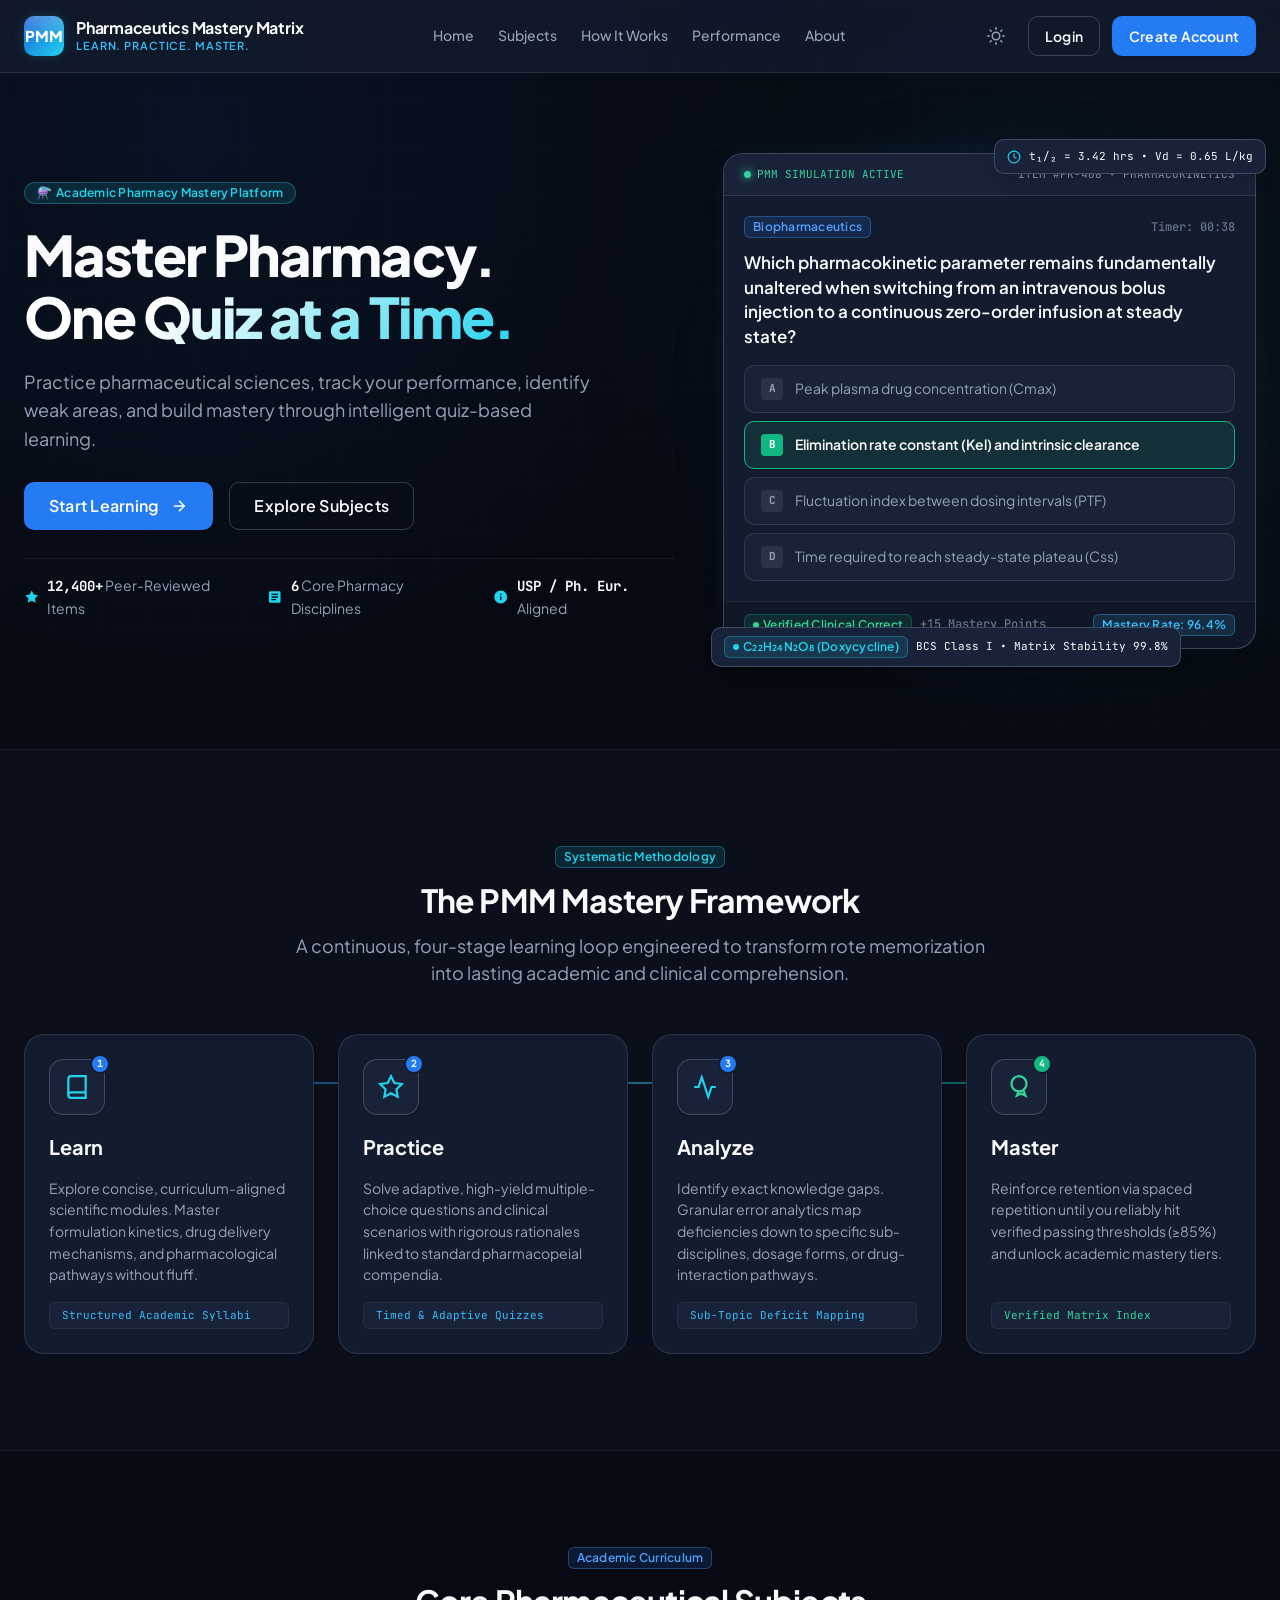
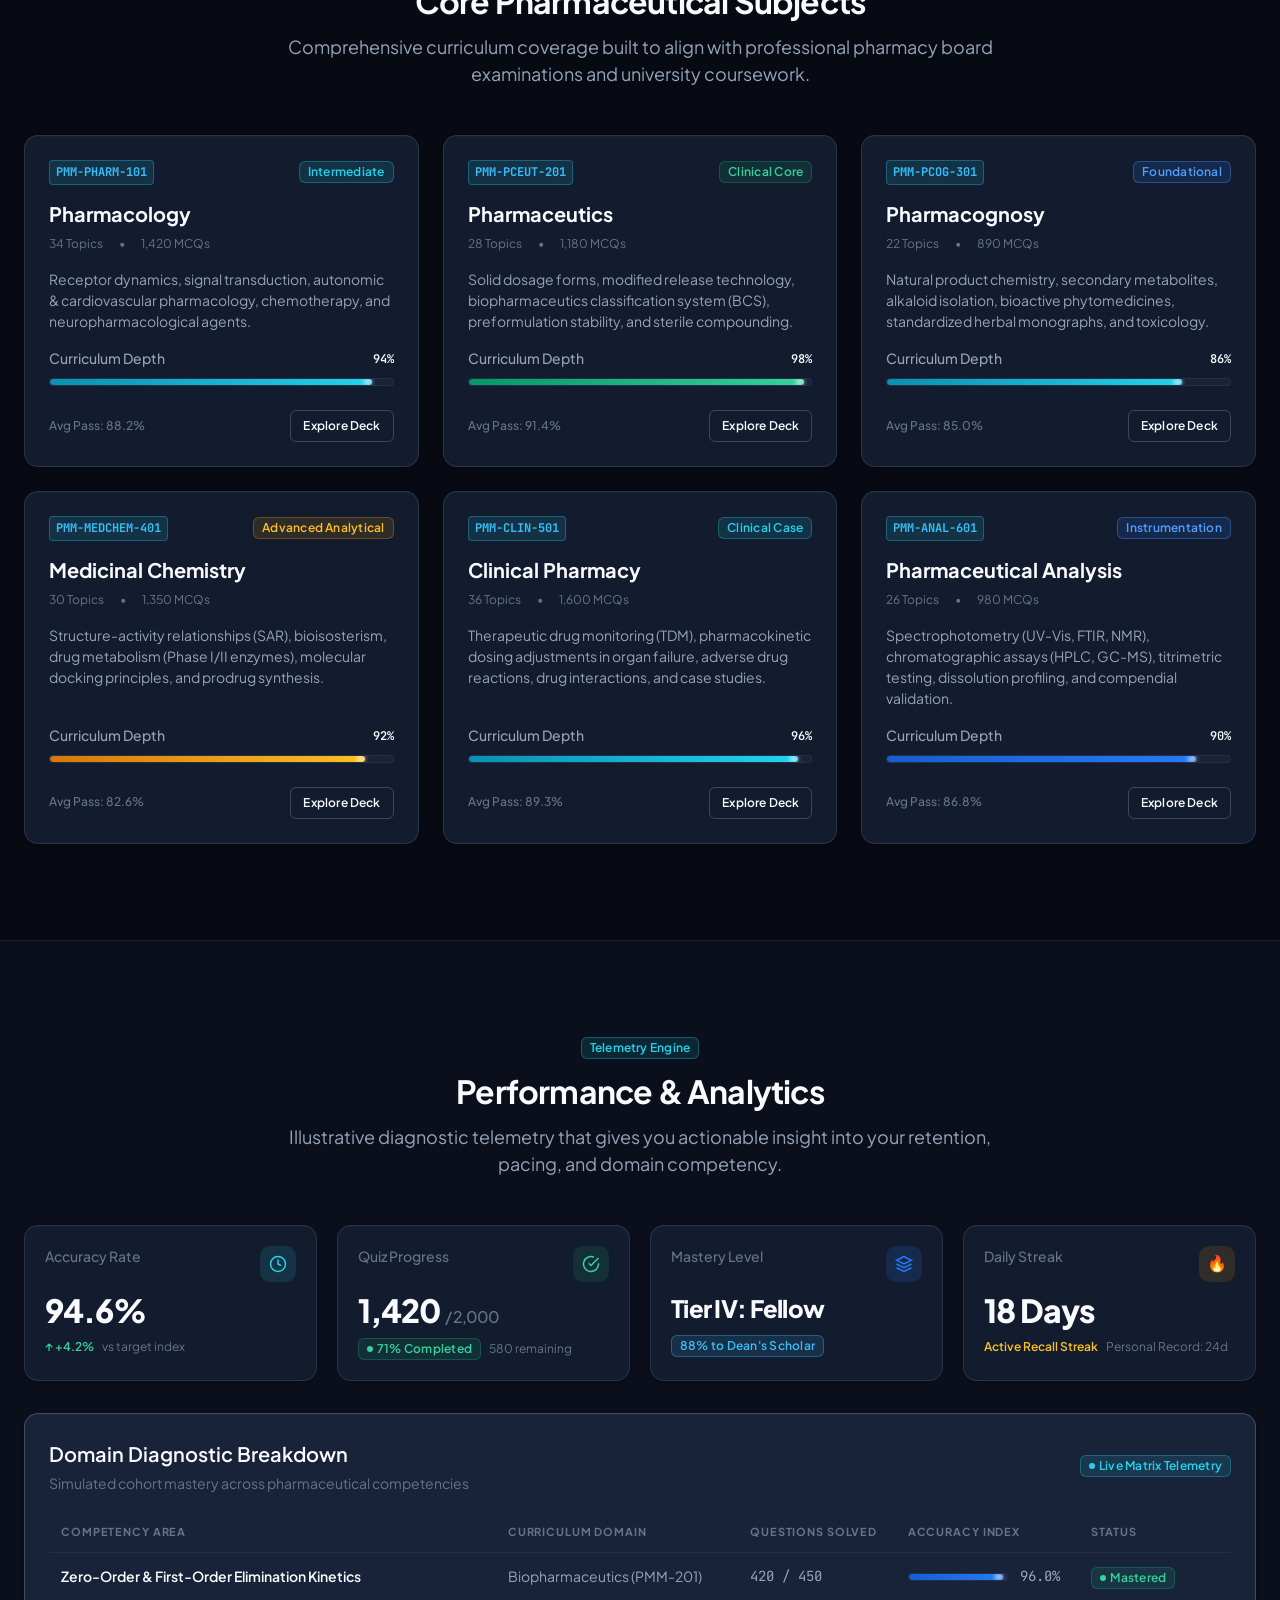
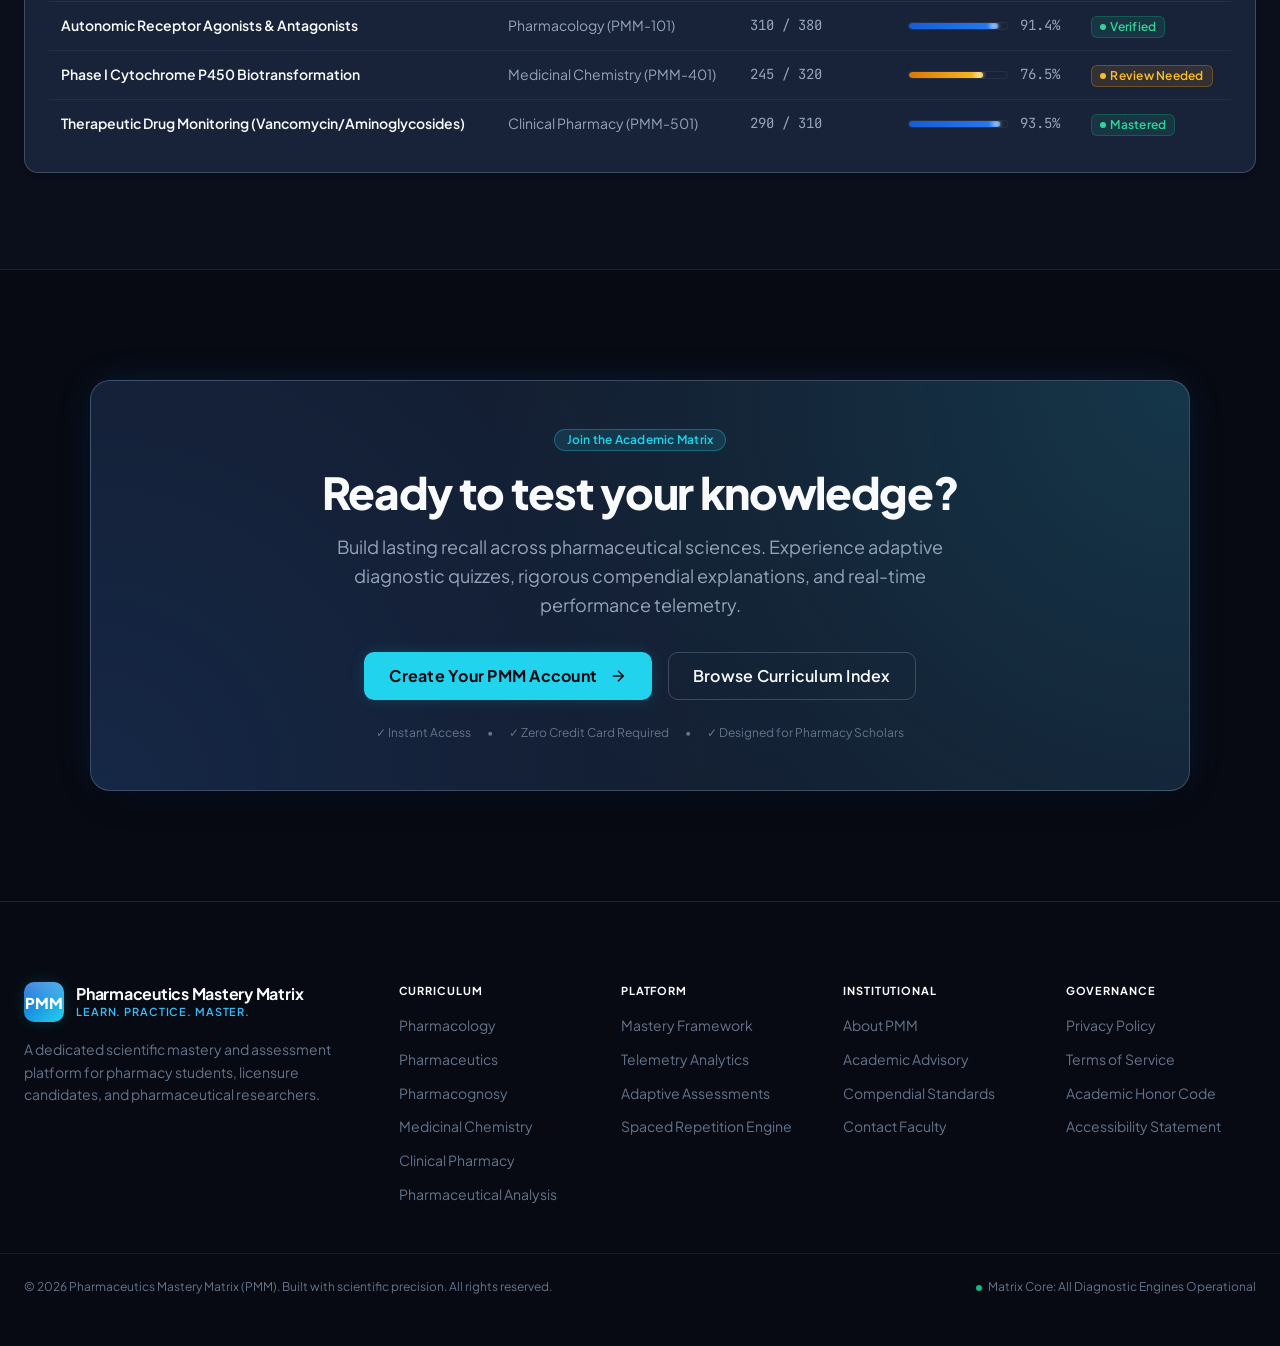
==== index.html @ ee207240 "feat: complete Phase 1 PMM design system, auth, and dashboard" ====
<!DOCTYPE html>
<html lang="en" data-theme="dark">
<head>
  <meta charset="UTF-8" />
  <meta name="viewport" content="width=device-width, initial-scale=1.0" />
  <meta name="description" content="Pharmaceutics Mastery Matrix (PMM) - An advanced pharmaceutical science education and quiz mastery platform. Learn. Practice. Master." />
  <title>Pharmaceutics Mastery Matrix (PMM) — Learn. Practice. Master.</title>
  
  <!-- Design System Stylesheets -->
  <link rel="stylesheet" href="./css/pmm-system.css" />
  <link rel="stylesheet" href="./css/pmm-landing.css" />
</head>
<body class="pmm-landing-body">

  <!-- ========================================================================
       1. NAVIGATION SECTION
       ======================================================================== -->
  <header class="pmm-landing-header" id="top-nav">
    <nav class="pmm-landing-nav" aria-label="Main Navigation">
      <!-- Left: Logo & Title -->
      <a href="#hero" class="pmm-brand-lockup" aria-label="Pharmaceutics Mastery Matrix Home">
        <div class="pmm-brand-logo" aria-hidden="true">
          <span>PMM</span>
        </div>
        <div class="pmm-brand-text">
          <span class="pmm-brand-title">Pharmaceutics Mastery Matrix</span>
          <span class="pmm-brand-subtitle">Learn. Practice. Master.</span>
        </div>
      </a>

      <!-- Right: Main Menu Links -->
      <div class="pmm-nav-menu" role="menubar">
        <a href="#hero" class="pmm-nav-link" role="menuitem">Home</a>
        <a href="#subjects" class="pmm-nav-link" role="menuitem">Subjects</a>
        <a href="#how-it-works" class="pmm-nav-link" role="menuitem">How It Works</a>
        <a href="#performance" class="pmm-nav-link" role="menuitem">Performance</a>
        <a href="#about" class="pmm-nav-link" role="menuitem">About</a>
      </div>

      <!-- Right: Actions & Theme Toggle -->
      <div class="pmm-nav-actions">
        <!-- Dark/Light Theme Switcher -->
        <button type="button" class="pmm-btn pmm-btn--icon pmm-btn--ghost" data-pmm-theme-toggle aria-label="Toggle dark/light visual mode" data-pmm-tooltip="Toggle Mode" data-pmm-tooltip-pos="bottom">
          <svg width="18" height="18" fill="none" stroke="currentColor" stroke-width="2" stroke-linecap="round" stroke-linejoin="round" viewBox="0 0 24 24" aria-hidden="true">
            <circle cx="12" cy="12" r="5"></circle>
            <line x1="12" y1="1" x2="12" y2="3"></line>
            <line x1="12" y1="21" x2="12" y2="23"></line>
            <line x1="4.22" y1="4.22" x2="5.64" y2="5.64"></line>
            <line x1="18.36" y1="18.36" x2="19.78" y2="19.78"></line>
            <line x1="1" y1="12" x2="3" y2="12"></line>
            <line x1="21" y1="12" x2="23" y2="12"></line>
            <line x1="4.22" y1="19.78" x2="5.64" y2="18.36"></line>
            <line x1="18.36" y1="5.64" x2="19.78" y2="4.22"></line>
          </svg>
        </button>

        <!-- Route placeholder buttons -->
        <a href="login.html" class="pmm-btn pmm-btn--outline" id="nav-login-btn">
          <span>Login</span>
        </a>
        <a href="register.html" class="pmm-btn pmm-btn--primary" id="nav-register-btn">
          <span>Create Account</span>
        </a>

        <!-- Mobile Drawer Hamburger -->
        <button type="button" class="pmm-btn pmm-btn--icon pmm-btn--ghost pmm-mobile-toggle" id="pmm-mobile-menu-btn" aria-label="Open mobile navigation menu">
          <svg width="22" height="22" fill="none" stroke="currentColor" stroke-width="2" stroke-linecap="round" stroke-linejoin="round" viewBox="0 0 24 24" aria-hidden="true">
            <line x1="3" y1="12" x2="21" y2="12"></line>
            <line x1="3" y1="6" x2="21" y2="6"></line>
            <line x1="3" y1="18" x2="21" y2="18"></line>
          </svg>
        </button>
      </div>
    </nav>
  </header>

  <!-- Mobile Menu Drawer & Backdrop -->
  <div class="pmm-sidebar-backdrop" id="pmm-mobile-backdrop"></div>
  <aside class="pmm-shell__sidebar pmm-sidebar" id="pmm-mobile-drawer" style="display:none;" aria-label="Mobile Navigation Drawer">
    <div class="pmm-sidebar__header">
      <div class="pmm-sidebar__logo-mark">PMM</div>
      <div class="pmm-sidebar__brand-text">
        <span class="pmm-sidebar__brand-name">Pharmaceutics Matrix</span>
        <span class="pmm-sidebar__brand-tag">Navigation</span>
      </div>
      <button type="button" class="pmm-btn pmm-btn--icon pmm-btn--ghost" id="pmm-mobile-close-btn" style="margin-left: auto;" aria-label="Close menu">✕</button>
    </div>
    <nav class="pmm-nav">
      <a href="#hero" class="pmm-nav__link pmm-nav__link--active"><span class="pmm-nav__label">Home</span></a>
      <a href="#subjects" class="pmm-nav__link"><span class="pmm-nav__label">Subjects</span></a>
      <a href="#how-it-works" class="pmm-nav__link"><span class="pmm-nav__label">How It Works</span></a>
      <a href="#performance" class="pmm-nav__link"><span class="pmm-nav__label">Performance</span></a>
      <a href="#about" class="pmm-nav__link"><span class="pmm-nav__label">About</span></a>
    </nav>
    <div class="pmm-sidebar__footer" style="display: flex; flex-direction: column; gap: var(--pmm-space-3);">
      <a href="login.html" class="pmm-btn pmm-btn--outline" style="width: 100%;">Login</a>
      <a href="register.html" class="pmm-btn pmm-btn--primary" style="width: 100%;">Create Account</a>
    </div>
  </aside>

  <main>
    <!-- ======================================================================
         2. HERO SECTION
         ====================================================================== -->
    <section class="pmm-hero-section" id="hero">
      <div class="pmm-hero-grid">
        <!-- Left Column: Copy & Calls to Action -->
        <div class="pmm-hero-content">
          <div class="pmm-hero-badge-wrap">
            <span class="pmm-badge pmm-badge--accent pmm-badge--pill">
              <span aria-hidden="true">⚗️</span> Academic Pharmacy Mastery Platform
            </span>
          </div>

          <h1 class="pmm-hero-title">
            Master Pharmacy.<br />
            <span class="pmm-hero-title-accent">One Quiz at a Time.</span>
          </h1>

          <p class="pmm-hero-subtitle">
            Practice pharmaceutical sciences, track your performance, identify weak areas, and build mastery through intelligent quiz-based learning.
          </p>

          <div class="pmm-hero-ctas">
            <a href="register.html" class="pmm-btn pmm-btn--primary pmm-btn--lg" id="hero-cta-start">
              <span>Start Learning</span>
              <svg width="18" height="18" fill="none" stroke="currentColor" stroke-width="2" viewBox="0 0 24 24" aria-hidden="true"><path d="M5 12h14M12 5l7 7-7 7"/></svg>
            </a>
            <a href="#subjects" class="pmm-btn pmm-btn--outline pmm-btn--lg" id="hero-cta-explore">
              <span>Explore Subjects</span>
            </a>
          </div>

          <!-- Credibility / Realism Indicators -->
          <div class="pmm-hero-meta-row">
            <div class="pmm-meta-item">
              <svg width="16" height="16" fill="currentColor" viewBox="0 0 24 24" class="pmm-text-accent" aria-hidden="true"><path d="M12 2l3.09 6.26L22 9.27l-5 4.87 1.18 6.88L12 17.77l-6.18 3.25L7 14.14 2 9.27l6.91-1.01L12 2z"/></svg>
              <span><strong>12,400+</strong> Peer-Reviewed Items</span>
            </div>
            <div class="pmm-meta-item">
              <svg width="16" height="16" fill="currentColor" viewBox="0 0 24 24" class="pmm-text-accent" aria-hidden="true"><path d="M19 3H5c-1.1 0-2 .9-2 2v14c0 1.1.9 2 2 2h14c1.1 0 2-.9 2-2V5c0-1.1-.9-2-2-2zm-5 14H7v-2h7v2zm3-4H7v-2h10v2zm0-4H7V7h10v2z"/></svg>
              <span><strong>6</strong> Core Pharmacy Disciplines</span>
            </div>
            <div class="pmm-meta-item">
              <svg width="16" height="16" fill="currentColor" viewBox="0 0 24 24" class="pmm-text-accent" aria-hidden="true"><path d="M12 2C6.48 2 2 6.48 2 12s4.48 10 10 10 10-4.48 10-10S17.52 2 12 2zm1 15h-2v-6h2v6zm0-8h-2V7h2v2z"/></svg>
              <span><strong>USP / Ph. Eur.</strong> Aligned</span>
            </div>
          </div>
        </div>

        <!-- Right Column: Sophisticated Scientific Visual Element (HUD + Molecular Matrix) -->
        <div class="pmm-hero-visual-wrap" aria-label="Interactive Clinical Quiz Interface Simulation">
          <div class="pmm-hero-visual-glow" aria-hidden="true"></div>

          <!-- Top-right Floating Scientific Telemetry Chip -->
          <div class="pmm-floating-chip pmm-floating-chip--top-right" aria-hidden="true">
            <svg width="14" height="14" fill="none" stroke="currentColor" stroke-width="2" viewBox="0 0 24 24" class="pmm-text-accent"><circle cx="12" cy="12" r="10"/><path d="M12 6v6l4 2"/></svg>
            <span>t₁/₂ = 3.42 hrs • Vd = 0.65 L/kg</span>
          </div>

          <!-- Simulated Live Clinical Quiz HUD -->
          <div class="pmm-hero-quiz-card">
            <!-- HUD Header -->
            <div class="pmm-hero-quiz-hud">
              <span class="pmm-hud-live-tag">PMM SIMULATION ACTIVE</span>
              <span>ITEM #PK-408 • PHARMACOKINETICS</span>
            </div>

            <!-- Question Box -->
            <div class="pmm-quiz-question-box">
              <div style="display: flex; align-items: center; justify-content: space-between; margin-bottom: var(--pmm-space-3);">
                <span class="pmm-badge pmm-badge--primary">Biopharmaceutics</span>
                <span class="pmm-micro pmm-mono">Timer: 00:38</span>
              </div>

              <p class="pmm-quiz-question-text">
                Which pharmacokinetic parameter remains fundamentally unaltered when switching from an intravenous bolus injection to a continuous zero-order infusion at steady state?
              </p>

              <!-- Interactive Options -->
              <div class="pmm-quiz-options-list" role="radiogroup" aria-label="Pharmacokinetics question options">
                <div class="pmm-quiz-option-item" role="radio" aria-checked="false" tabindex="0">
                  <span class="pmm-option-key">A</span>
                  <span>Peak plasma drug concentration (Cmax)</span>
                </div>

                <div class="pmm-quiz-option-item pmm-quiz-option-item--selected" role="radio" aria-checked="true" tabindex="0" data-correct="true">
                  <span class="pmm-option-key">B</span>
                  <span>Elimination rate constant (Kel) and intrinsic clearance</span>
                </div>

                <div class="pmm-quiz-option-item" role="radio" aria-checked="false" tabindex="0">
                  <span class="pmm-option-key">C</span>
                  <span>Fluctuation index between dosing intervals (PTF)</span>
                </div>

                <div class="pmm-quiz-option-item" role="radio" aria-checked="false" tabindex="0">
                  <span class="pmm-option-key">D</span>
                  <span>Time required to reach steady-state plateau (Css)</span>
                </div>
              </div>
            </div>

            <!-- HUD Card Footer -->
            <div class="pmm-hero-quiz-footer">
              <div id="pmm-quiz-feedback" style="display: flex; align-items: center; gap: var(--pmm-space-2);">
                <span class="pmm-badge pmm-badge--success pmm-badge--dot">Verified Clinical Correct</span>
                <span class="pmm-micro pmm-mono">+15 Mastery Points</span>
              </div>
              <span class="pmm-badge pmm-badge--platinum">Mastery Rate: 96.4%</span>
            </div>
          </div>

          <!-- Bottom-left Floating Scientific Telemetry Chip -->
          <div class="pmm-floating-chip pmm-floating-chip--bottom-left" aria-hidden="true">
            <span class="pmm-badge pmm-badge--accent pmm-badge--dot">C₂₂H₂₄N₂O₈ (Doxycycline)</span>
            <span>BCS Class I • Matrix Stability 99.8%</span>
          </div>
        </div>
      </div>
    </section>

    <!-- ======================================================================
         3. PMM MASTERY CONCEPT SECTION (4 Connected Steps)
         ====================================================================== -->
    <section class="pmm-concept-section" id="how-it-works">
      <div class="pmm-section-header">
        <div class="pmm-section-tag">
          <span class="pmm-badge pmm-badge--accent">Systematic Methodology</span>
        </div>
        <h2 class="pmm-h1">The PMM Mastery Framework</h2>
        <p class="pmm-body-lead">
          A continuous, four-stage learning loop engineered to transform rote memorization into lasting academic and clinical comprehension.
        </p>
      </div>

      <!-- 4 Connected Steps Pipeline -->
      <div class="pmm-steps-pipeline">
        <!-- Step 1: Learn -->
        <div class="pmm-step-card">
          <div class="pmm-step-icon-wrap">
            <span class="pmm-step-num-badge">1</span>
            <svg width="26" height="26" fill="none" stroke="currentColor" stroke-width="2" viewBox="0 0 24 24" aria-hidden="true"><path d="M4 19.5A2.5 2.5 0 0 1 6.5 17H20"/><path d="M6.5 2H20v20H6.5A2.5 2.5 0 0 1 4 19.5v-15A2.5 2.5 0 0 1 6.5 2z"/></svg>
          </div>
          <h3 class="pmm-step-title">Learn</h3>
          <p class="pmm-step-desc">
            Explore concise, curriculum-aligned scientific modules. Master formulation kinetics, drug delivery mechanisms, and pharmacological pathways without fluff.
          </p>
          <div class="pmm-step-pill">
            <span>Structured Academic Syllabi</span>
          </div>
        </div>

        <!-- Step 2: Practice -->
        <div class="pmm-step-card">
          <div class="pmm-step-icon-wrap">
            <span class="pmm-step-num-badge">2</span>
            <svg width="26" height="26" fill="none" stroke="currentColor" stroke-width="2" viewBox="0 0 24 24" aria-hidden="true"><polygon points="12 2 15.09 8.26 22 9.27 17 14.14 18.18 21.02 12 17.77 5.82 21.02 7 14.14 2 9.27 8.91 8.26 12 2"/></svg>
          </div>
          <h3 class="pmm-step-title">Practice</h3>
          <p class="pmm-step-desc">
            Solve adaptive, high-yield multiple-choice questions and clinical scenarios with rigorous rationales linked to standard pharmacopeial compendia.
          </p>
          <div class="pmm-step-pill">
            <span>Timed & Adaptive Quizzes</span>
          </div>
        </div>

        <!-- Step 3: Analyze -->
        <div class="pmm-step-card">
          <div class="pmm-step-icon-wrap">
            <span class="pmm-step-num-badge">3</span>
            <svg width="26" height="26" fill="none" stroke="currentColor" stroke-width="2" viewBox="0 0 24 24" aria-hidden="true"><path d="M22 12h-4l-3 9L9 3l-3 9H2"/></svg>
          </div>
          <h3 class="pmm-step-title">Analyze</h3>
          <p class="pmm-step-desc">
            Identify exact knowledge gaps. Granular error analytics map deficiencies down to specific sub-disciplines, dosage forms, or drug-interaction pathways.
          </p>
          <div class="pmm-step-pill">
            <span>Sub-Topic Deficit Mapping</span>
          </div>
        </div>

        <!-- Step 4: Master -->
        <div class="pmm-step-card">
          <div class="pmm-step-icon-wrap" style="color: var(--pmm-color-success-400);">
            <span class="pmm-step-num-badge">4</span>
            <svg width="26" height="26" fill="none" stroke="currentColor" stroke-width="2" viewBox="0 0 24 24" aria-hidden="true"><path d="M12 15l-2 5 4-2 4 2-2-5"/><circle cx="12" cy="9" r="7"/></svg>
          </div>
          <h3 class="pmm-step-title">Master</h3>
          <p class="pmm-step-desc">
            Reinforce retention via spaced repetition until you reliably hit verified passing thresholds (≥85%) and unlock academic mastery tiers.
          </p>
          <div class="pmm-step-pill" style="color: var(--pmm-color-success-400);">
            <span>Verified Matrix Index</span>
          </div>
        </div>
      </div>
    </section>

    <!-- ======================================================================
         4. SUBJECTS PREVIEW SECTION
         ====================================================================== -->
    <section class="pmm-subjects-section" id="subjects">
      <div class="pmm-section-header">
        <div class="pmm-section-tag">
          <span class="pmm-badge pmm-badge--primary">Academic Curriculum</span>
        </div>
        <h2 class="pmm-h1">Core Pharmaceutical Subjects</h2>
        <p class="pmm-body-lead">
          Comprehensive curriculum coverage built to align with professional pharmacy board examinations and university coursework.
        </p>
      </div>

      <div class="pmm-subjects-grid">
        <!-- 1. Pharmacology -->
        <div class="pmm-card pmm-card--interactive pmm-subject-preview-card">
          <div class="pmm-subject-card__meta-row">
            <span class="pmm-subject-card__code">PMM-PHARM-101</span>
            <span class="pmm-badge pmm-badge--accent">Intermediate</span>
          </div>
          <div>
            <h3 class="pmm-subject-card__title">Pharmacology</h3>
            <div class="pmm-subject-card__stats" style="margin-top: var(--pmm-space-2);">
              <span>34 Topics</span>
              <span>•</span>
              <span>1,420 MCQs</span>
            </div>
          </div>
          <p class="pmm-subject-card-desc">
            Receptor dynamics, signal transduction, autonomic & cardiovascular pharmacology, chemotherapy, and neuropharmacological agents.
          </p>
          <div class="pmm-progress pmm-progress--accent">
            <div class="pmm-progress__header">
              <span class="pmm-progress__label">Curriculum Depth</span>
              <span class="pmm-progress__value">94%</span>
            </div>
            <div class="pmm-progress__track">
              <div class="pmm-progress__bar" style="width: 94%;"></div>
            </div>
          </div>
          <div class="pmm-subject-card__footer">
            <span class="pmm-micro">Avg Pass: 88.2%</span>
            <a href="register.html" class="pmm-btn pmm-btn--sm pmm-btn--outline">Explore Deck</a>
          </div>
        </div>

        <!-- 2. Pharmaceutics -->
        <div class="pmm-card pmm-card--interactive pmm-subject-preview-card">
          <div class="pmm-subject-card__meta-row">
            <span class="pmm-subject-card__code">PMM-PCEUT-201</span>
            <span class="pmm-badge pmm-badge--success">Clinical Core</span>
          </div>
          <div>
            <h3 class="pmm-subject-card__title">Pharmaceutics</h3>
            <div class="pmm-subject-card__stats" style="margin-top: var(--pmm-space-2);">
              <span>28 Topics</span>
              <span>•</span>
              <span>1,180 MCQs</span>
            </div>
          </div>
          <p class="pmm-subject-card-desc">
            Solid dosage forms, modified release technology, biopharmaceutics classification system (BCS), preformulation stability, and sterile compounding.
          </p>
          <div class="pmm-progress pmm-progress--success">
            <div class="pmm-progress__header">
              <span class="pmm-progress__label">Curriculum Depth</span>
              <span class="pmm-progress__value">98%</span>
            </div>
            <div class="pmm-progress__track">
              <div class="pmm-progress__bar" style="width: 98%;"></div>
            </div>
          </div>
          <div class="pmm-subject-card__footer">
            <span class="pmm-micro">Avg Pass: 91.4%</span>
            <a href="register.html" class="pmm-btn pmm-btn--sm pmm-btn--outline">Explore Deck</a>
          </div>
        </div>

        <!-- 3. Pharmacognosy -->
        <div class="pmm-card pmm-card--interactive pmm-subject-preview-card">
          <div class="pmm-subject-card__meta-row">
            <span class="pmm-subject-card__code">PMM-PCOG-301</span>
            <span class="pmm-badge pmm-badge--primary">Foundational</span>
          </div>
          <div>
            <h3 class="pmm-subject-card__title">Pharmacognosy</h3>
            <div class="pmm-subject-card__stats" style="margin-top: var(--pmm-space-2);">
              <span>22 Topics</span>
              <span>•</span>
              <span>890 MCQs</span>
            </div>
          </div>
          <p class="pmm-subject-card-desc">
            Natural product chemistry, secondary metabolites, alkaloid isolation, bioactive phytomedicines, standardized herbal monographs, and toxicology.
          </p>
          <div class="pmm-progress pmm-progress--accent">
            <div class="pmm-progress__header">
              <span class="pmm-progress__label">Curriculum Depth</span>
              <span class="pmm-progress__value">86%</span>
            </div>
            <div class="pmm-progress__track">
              <div class="pmm-progress__bar" style="width: 86%;"></div>
            </div>
          </div>
          <div class="pmm-subject-card__footer">
            <span class="pmm-micro">Avg Pass: 85.0%</span>
            <a href="register.html" class="pmm-btn pmm-btn--sm pmm-btn--outline">Explore Deck</a>
          </div>
        </div>

        <!-- 4. Medicinal Chemistry -->
        <div class="pmm-card pmm-card--interactive pmm-subject-preview-card">
          <div class="pmm-subject-card__meta-row">
            <span class="pmm-subject-card__code">PMM-MEDCHEM-401</span>
            <span class="pmm-badge pmm-badge--warning">Advanced Analytical</span>
          </div>
          <div>
            <h3 class="pmm-subject-card__title">Medicinal Chemistry</h3>
            <div class="pmm-subject-card__stats" style="margin-top: var(--pmm-space-2);">
              <span>30 Topics</span>
              <span>•</span>
              <span>1,350 MCQs</span>
            </div>
          </div>
          <p class="pmm-subject-card-desc">
            Structure-activity relationships (SAR), bioisosterism, drug metabolism (Phase I/II enzymes), molecular docking principles, and prodrug synthesis.
          </p>
          <div class="pmm-progress pmm-progress--warning">
            <div class="pmm-progress__header">
              <span class="pmm-progress__label">Curriculum Depth</span>
              <span class="pmm-progress__value">92%</span>
            </div>
            <div class="pmm-progress__track">
              <div class="pmm-progress__bar" style="width: 92%;"></div>
            </div>
          </div>
          <div class="pmm-subject-card__footer">
            <span class="pmm-micro">Avg Pass: 82.6%</span>
            <a href="register.html" class="pmm-btn pmm-btn--sm pmm-btn--outline">Explore Deck</a>
          </div>
        </div>

        <!-- 5. Clinical Pharmacy -->
        <div class="pmm-card pmm-card--interactive pmm-subject-preview-card">
          <div class="pmm-subject-card__meta-row">
            <span class="pmm-subject-card__code">PMM-CLIN-501</span>
            <span class="pmm-badge pmm-badge--accent">Clinical Case</span>
          </div>
          <div>
            <h3 class="pmm-subject-card__title">Clinical Pharmacy</h3>
            <div class="pmm-subject-card__stats" style="margin-top: var(--pmm-space-2);">
              <span>36 Topics</span>
              <span>•</span>
              <span>1,600 MCQs</span>
            </div>
          </div>
          <p class="pmm-subject-card-desc">
            Therapeutic drug monitoring (TDM), pharmacokinetic dosing adjustments in organ failure, adverse drug reactions, drug interactions, and case studies.
          </p>
          <div class="pmm-progress pmm-progress--accent">
            <div class="pmm-progress__header">
              <span class="pmm-progress__label">Curriculum Depth</span>
              <span class="pmm-progress__value">96%</span>
            </div>
            <div class="pmm-progress__track">
              <div class="pmm-progress__bar" style="width: 96%;"></div>
            </div>
          </div>
          <div class="pmm-subject-card__footer">
            <span class="pmm-micro">Avg Pass: 89.3%</span>
            <a href="register.html" class="pmm-btn pmm-btn--sm pmm-btn--outline">Explore Deck</a>
          </div>
        </div>

        <!-- 6. Pharmaceutical Analysis -->
        <div class="pmm-card pmm-card--interactive pmm-subject-preview-card">
          <div class="pmm-subject-card__meta-row">
            <span class="pmm-subject-card__code">PMM-ANAL-601</span>
            <span class="pmm-badge pmm-badge--primary">Instrumentation</span>
          </div>
          <div>
            <h3 class="pmm-subject-card__title">Pharmaceutical Analysis</h3>
            <div class="pmm-subject-card__stats" style="margin-top: var(--pmm-space-2);">
              <span>26 Topics</span>
              <span>•</span>
              <span>980 MCQs</span>
            </div>
          </div>
          <p class="pmm-subject-card-desc">
            Spectrophotometry (UV-Vis, FTIR, NMR), chromatographic assays (HPLC, GC-MS), titrimetric testing, dissolution profiling, and compendial validation.
          </p>
          <div class="pmm-progress pmm-progress--primary">
            <div class="pmm-progress__header">
              <span class="pmm-progress__label">Curriculum Depth</span>
              <span class="pmm-progress__value">90%</span>
            </div>
            <div class="pmm-progress__track">
              <div class="pmm-progress__bar" style="width: 90%;"></div>
            </div>
          </div>
          <div class="pmm-subject-card__footer">
            <span class="pmm-micro">Avg Pass: 86.8%</span>
            <a href="register.html" class="pmm-btn pmm-btn--sm pmm-btn--outline">Explore Deck</a>
          </div>
        </div>
      </div>
    </section>

    <!-- ======================================================================
         5. PERFORMANCE TELEMETRY SECTION (Illustrative UI)
         ====================================================================== -->
    <section class="pmm-performance-section" id="performance">
      <div class="pmm-section-header">
        <div class="pmm-section-tag">
          <span class="pmm-badge pmm-badge--accent">Telemetry Engine</span>
        </div>
        <h2 class="pmm-h1">Performance & Analytics</h2>
        <p class="pmm-body-lead">
          Illustrative diagnostic telemetry that gives you actionable insight into your retention, pacing, and domain competency.
        </p>
      </div>

      <!-- 4 Core Performance Metric Cards -->
      <div class="pmm-performance-grid">
        <!-- 1. Accuracy -->
        <div class="pmm-card pmm-stat-card">
          <div class="pmm-stat-card__header">
            <span class="pmm-stat-card__label">Accuracy Rate</span>
            <div class="pmm-stat-card__icon pmm-stat-card__icon--accent">
              <svg width="18" height="18" fill="none" stroke="currentColor" stroke-width="2" viewBox="0 0 24 24" aria-hidden="true"><circle cx="12" cy="12" r="10"/><path d="M12 6v6l4 2"/></svg>
            </div>
          </div>
          <div class="pmm-stat-card__value">94.6%</div>
          <div class="pmm-stat-card__footer">
            <span class="pmm-stat-card__trend pmm-stat-card__trend--up">↑ +4.2%</span>
            <span class="pmm-stat-card__context">vs target index</span>
          </div>
        </div>

        <!-- 2. Quiz Progress -->
        <div class="pmm-card pmm-stat-card">
          <div class="pmm-stat-card__header">
            <span class="pmm-stat-card__label">Quiz Progress</span>
            <div class="pmm-stat-card__icon pmm-stat-card__icon--success">
              <svg width="18" height="18" fill="none" stroke="currentColor" stroke-width="2" viewBox="0 0 24 24" aria-hidden="true"><path d="M22 11.08V12a10 10 0 1 1-5.93-9.14"/><polyline points="22 4 12 14.01 9 11.01"/></svg>
            </div>
          </div>
          <div class="pmm-stat-card__value">1,420 <span style="font-size: 1rem; color: var(--pmm-text-muted); font-weight: 500;">/ 2,000</span></div>
          <div class="pmm-stat-card__footer">
            <span class="pmm-badge pmm-badge--success pmm-badge--dot">71% Completed</span>
            <span class="pmm-stat-card__context">580 remaining</span>
          </div>
        </div>

        <!-- 3. Mastery Level -->
        <div class="pmm-card pmm-stat-card">
          <div class="pmm-stat-card__header">
            <span class="pmm-stat-card__label">Mastery Level</span>
            <div class="pmm-stat-card__icon">
              <svg width="18" height="18" fill="none" stroke="currentColor" stroke-width="2" viewBox="0 0 24 24" aria-hidden="true"><path d="M12 2L2 7l10 5 10-5-10-5zM2 17l10 5 10-5M2 12l10 5 10-5"/></svg>
            </div>
          </div>
          <div class="pmm-stat-card__value" style="font-size: 1.5rem; line-height: 1.2;">Tier IV: Fellow</div>
          <div class="pmm-stat-card__footer">
            <span class="pmm-badge pmm-badge--platinum">88% to Dean's Scholar</span>
          </div>
        </div>

        <!-- 4. Daily Streak -->
        <div class="pmm-card pmm-stat-card">
          <div class="pmm-stat-card__header">
            <span class="pmm-stat-card__label">Daily Streak</span>
            <div class="pmm-stat-card__icon pmm-stat-card__icon--warning">
              <span style="font-size: 16px;">🔥</span>
            </div>
          </div>
          <div class="pmm-stat-card__value">18 Days</div>
          <div class="pmm-stat-card__footer">
            <span class="pmm-stat-card__trend" style="color: var(--pmm-color-warning-400);">Active Recall Streak</span>
            <span class="pmm-stat-card__context">Personal Record: 24d</span>
          </div>
        </div>
      </div>

      <!-- Domain Breakdown Telemetry Table -->
      <div class="pmm-telemetry-showcase">
        <div class="pmm-card pmm-card--elevated" style="padding: var(--pmm-space-6);">
          <div style="display: flex; align-items: center; justify-content: space-between; margin-bottom: var(--pmm-space-4);">
            <div>
              <h3 class="pmm-card__title">Domain Diagnostic Breakdown</h3>
              <p class="pmm-card__subtitle">Simulated cohort mastery across pharmaceutical competencies</p>
            </div>
            <span class="pmm-badge pmm-badge--accent pmm-badge--dot">Live Matrix Telemetry</span>
          </div>

          <div style="overflow-x: auto;">
            <table class="pmm-domain-matrix-table" aria-label="Pharmaceutical competency breakdown">
              <thead>
                <tr>
                  <th scope="col">Competency Area</th>
                  <th scope="col">Curriculum Domain</th>
                  <th scope="col">Questions Solved</th>
                  <th scope="col">Accuracy Index</th>
                  <th scope="col">Status</th>
                </tr>
              </thead>
              <tbody>
                <tr>
                  <td style="font-weight: 600; color: var(--pmm-text-primary);">Zero-Order & First-Order Elimination Kinetics</td>
                  <td>Biopharmaceutics (PMM-201)</td>
                  <td class="pmm-mono">420 / 450</td>
                  <td>
                    <div style="display: flex; align-items: center; gap: var(--pmm-space-3);">
                      <div class="pmm-progress" style="width: 100px;">
                        <div class="pmm-progress__track"><div class="pmm-progress__bar" style="width: 96%;"></div></div>
                      </div>
                      <span class="pmm-mono">96.0%</span>
                    </div>
                  </td>
                  <td><span class="pmm-badge pmm-badge--success pmm-badge--dot">Mastered</span></td>
                </tr>
                <tr>
                  <td style="font-weight: 600; color: var(--pmm-text-primary);">Autonomic Receptor Agonists & Antagonists</td>
                  <td>Pharmacology (PMM-101)</td>
                  <td class="pmm-mono">310 / 380</td>
                  <td>
                    <div style="display: flex; align-items: center; gap: var(--pmm-space-3);">
                      <div class="pmm-progress" style="width: 100px;">
                        <div class="pmm-progress__track"><div class="pmm-progress__bar" style="width: 91%;"></div></div>
                      </div>
                      <span class="pmm-mono">91.4%</span>
                    </div>
                  </td>
                  <td><span class="pmm-badge pmm-badge--success pmm-badge--dot">Verified</span></td>
                </tr>
                <tr>
                  <td style="font-weight: 600; color: var(--pmm-text-primary);">Phase I Cytochrome P450 Biotransformation</td>
                  <td>Medicinal Chemistry (PMM-401)</td>
                  <td class="pmm-mono">245 / 320</td>
                  <td>
                    <div style="display: flex; align-items: center; gap: var(--pmm-space-3);">
                      <div class="pmm-progress pmm-progress--warning" style="width: 100px;">
                        <div class="pmm-progress__track"><div class="pmm-progress__bar" style="width: 76%;"></div></div>
                      </div>
                      <span class="pmm-mono">76.5%</span>
                    </div>
                  </td>
                  <td><span class="pmm-badge pmm-badge--warning pmm-badge--dot">Review Needed</span></td>
                </tr>
                <tr>
                  <td style="font-weight: 600; color: var(--pmm-text-primary);">Therapeutic Drug Monitoring (Vancomycin/Aminoglycosides)</td>
                  <td>Clinical Pharmacy (PMM-501)</td>
                  <td class="pmm-mono">290 / 310</td>
                  <td>
                    <div style="display: flex; align-items: center; gap: var(--pmm-space-3);">
                      <div class="pmm-progress" style="width: 100px;">
                        <div class="pmm-progress__track"><div class="pmm-progress__bar" style="width: 93%;"></div></div>
                      </div>
                      <span class="pmm-mono">93.5%</span>
                    </div>
                  </td>
                  <td><span class="pmm-badge pmm-badge--success pmm-badge--dot">Mastered</span></td>
                </tr>
              </tbody>
            </table>
          </div>
        </div>
      </div>
    </section>

    <!-- ======================================================================
         6. CALL TO ACTION SECTION
         ====================================================================== -->
    <section class="pmm-cta-section" id="cta">
      <div class="pmm-cta-banner">
        <span class="pmm-badge pmm-badge--accent pmm-badge--pill">Join the Academic Matrix</span>

        <h2 class="pmm-cta-headline">Ready to test your knowledge?</h2>

        <p class="pmm-cta-body">
          Build lasting recall across pharmaceutical sciences. Experience adaptive diagnostic quizzes, rigorous compendial explanations, and real-time performance telemetry.
        </p>

        <div class="pmm-cta-buttons">
          <a href="register.html" class="pmm-btn pmm-btn--accent pmm-btn--lg" id="footer-cta-register">
            <span>Create Your PMM Account</span>
            <svg width="18" height="18" fill="none" stroke="currentColor" stroke-width="2" viewBox="0 0 24 24" aria-hidden="true"><path d="M5 12h14M12 5l7 7-7 7"/></svg>
          </a>
          <a href="#subjects" class="pmm-btn pmm-btn--outline pmm-btn--lg">
            <span>Browse Curriculum Index</span>
          </a>
        </div>

        <div class="pmm-cta-trust">
          <span>✓ Instant Access</span>
          <span>•</span>
          <span>✓ Zero Credit Card Required</span>
          <span>•</span>
          <span>✓ Designed for Pharmacy Scholars</span>
        </div>
      </div>
    </section>
  </main>

  <!-- ========================================================================
       7. FOOTER SECTION
       ======================================================================== -->
  <footer class="pmm-landing-footer" id="about">
    <div class="pmm-footer-grid">
      <!-- Col 1: Brand & Mission -->
      <div class="pmm-footer-brand-col">
        <a href="#hero" class="pmm-brand-lockup">
          <div class="pmm-brand-logo">PMM</div>
          <div class="pmm-brand-text">
            <span class="pmm-brand-title">Pharmaceutics Mastery Matrix</span>
            <span class="pmm-brand-subtitle">Learn. Practice. Master.</span>
          </div>
        </a>
        <p class="pmm-footer-about">
          A dedicated scientific mastery and assessment platform for pharmacy students, licensure candidates, and pharmaceutical researchers.
        </p>
      </div>

      <!-- Col 2: Subjects -->
      <div class="pmm-footer-col">
        <div class="pmm-footer-heading">Curriculum</div>
        <a href="#subjects" class="pmm-footer-link">Pharmacology</a>
        <a href="#subjects" class="pmm-footer-link">Pharmaceutics</a>
        <a href="#subjects" class="pmm-footer-link">Pharmacognosy</a>
        <a href="#subjects" class="pmm-footer-link">Medicinal Chemistry</a>
        <a href="#subjects" class="pmm-footer-link">Clinical Pharmacy</a>
        <a href="#subjects" class="pmm-footer-link">Pharmaceutical Analysis</a>
      </div>

      <!-- Col 3: Platform -->
      <div class="pmm-footer-col">
        <div class="pmm-footer-heading">Platform</div>
        <a href="#how-it-works" class="pmm-footer-link">Mastery Framework</a>
        <a href="#performance" class="pmm-footer-link">Telemetry Analytics</a>
        <a href="register.html" class="pmm-footer-link">Adaptive Assessments</a>
        <a href="register.html" class="pmm-footer-link">Spaced Repetition Engine</a>
      </div>

      <!-- Col 4: Institutional -->
      <div class="pmm-footer-col">
        <div class="pmm-footer-heading">Institutional</div>
        <a href="#about" class="pmm-footer-link">About PMM</a>
        <a href="#about" class="pmm-footer-link">Academic Advisory</a>
        <a href="#about" class="pmm-footer-link">Compendial Standards</a>
        <a href="#about" class="pmm-footer-link">Contact Faculty</a>
      </div>

      <!-- Col 5: Governance -->
      <div class="pmm-footer-col">
        <div class="pmm-footer-heading">Governance</div>
        <a href="#about" class="pmm-footer-link">Privacy Policy</a>
        <a href="#about" class="pmm-footer-link">Terms of Service</a>
        <a href="#about" class="pmm-footer-link">Academic Honor Code</a>
        <a href="#about" class="pmm-footer-link">Accessibility Statement</a>
      </div>
    </div>

    <!-- Bottom Bar -->
    <div class="pmm-footer-bottom">
      <div>
        © 2026 Pharmaceutics Mastery Matrix (PMM). Built with scientific precision. All rights reserved.
      </div>
      <div class="pmm-system-status-indicator">
        <span>Matrix Core: All Diagnostic Engines Operational</span>
      </div>
    </div>
  </footer>

  <!-- Interactive JavaScript Foundation & Landing Script -->
  <script src="./js/pmm-components.js"></script>
  <script src="./js/services/mock-auth-adapter.js"></script>
  <script src="./js/services/auth-service.js"></script>
  <script src="./js/utils/guard.js"></script>
  <script src="./js/pmm-landing.js"></script>
  <script>
    document.addEventListener('DOMContentLoaded', () => {
      if (window.PMM_Guard) {
        PMM_Guard.updateNavAuth();
      }
    });
  </script>
</body>
</html>
---- css/pmm-system.css ----
/**
 * Pharmaceutics Mastery Matrix (PMM)
 * Master Design System Stylesheet Bundle
 * 
 * Architecture:
 * 1. Tokens      - CSS variables, palettes, elevations, spacing, transitions
 * 2. Reset       - Modern resets, box-sizing, smooth scrolling, scrollbars
 * 3. Typography  - Font definitions, headings, body, labels, monospaced scientific scales
 * 4. Layout      - App Shell, 12-col / auto-fit grids, containers, responsive utilities
 * 5. Components  - Reusable, accessible component library
 */

@import url('./pmm-tokens.css');
@import url('./pmm-reset.css');
@import url('./pmm-typography.css');
@import url('./pmm-layout.css');
@import url('./pmm-components.css');
---- css/pmm-landing.css ----
/**
 * Pharmaceutics Mastery Matrix (PMM) - Landing Page Stylesheet
 * Integrates directly with the PMM design system (pmm-system.css).
 * Responsive, accessible, and engineered for high scientific visual authority.
 */

@import url('./pmm-system.css');

/* ==========================================================================
   1. LANDING PAGE SHELL & NAVIGATION
   ========================================================================== */

.pmm-landing-body {
  background-color: var(--pmm-bg-app);
  color: var(--pmm-text-primary);
  overflow-x: hidden;
  position: relative;
}

/* Background Subtle Matrix Mesh */
.pmm-landing-body::before {
  content: "";
  position: fixed;
  inset: 0;
  background-image: 
    radial-gradient(circle at 15% 15%, rgba(37, 123, 243, 0.08) 0%, transparent 45%),
    radial-gradient(circle at 85% 35%, rgba(34, 211, 238, 0.06) 0%, transparent 40%),
    linear-gradient(to right, rgba(148, 163, 184, 0.02) 1px, transparent 1px),
    linear-gradient(to bottom, rgba(148, 163, 184, 0.02) 1px, transparent 1px);
  background-size: 100% 100%, 100% 100%, 48px 48px, 48px 48px;
  pointer-events: none;
  z-index: 0;
}

/* Top Sticky Navigation Bar */
.pmm-landing-header {
  position: sticky;
  top: 0;
  z-index: var(--pmm-z-header);
  background-color: var(--pmm-bg-glass);
  backdrop-filter: blur(14px);
  -webkit-backdrop-filter: blur(14px);
  border-bottom: 1px solid var(--pmm-border-default);
  transition: border-color var(--pmm-transition-base);
}

.pmm-landing-nav {
  display: flex;
  align-items: center;
  justify-content: space-between;
  height: 72px;
  max-width: 1440px;
  margin: 0 auto;
  padding: 0 var(--pmm-space-6);
}

.pmm-brand-lockup {
  display: flex;
  align-items: center;
  gap: var(--pmm-space-3);
  text-decoration: none;
}

.pmm-brand-logo {
  width: 40px;
  height: 40px;
  border-radius: var(--pmm-radius-md);
  background: linear-gradient(135deg, var(--pmm-color-primary-600) 0%, var(--pmm-accent) 100%);
  display: flex;
  align-items: center;
  justify-content: center;
  color: #ffffff;
  font-family: var(--pmm-font-sans);
  font-weight: var(--pmm-font-weight-extrabold);
  font-size: 15px;
  letter-spacing: 0.02em;
  box-shadow: var(--pmm-shadow-glow);
  flex-shrink: 0;
  position: relative;
  overflow: hidden;
}

.pmm-brand-logo::after {
  content: "";
  position: absolute;
  inset: 0;
  background: linear-gradient(180deg, rgba(255,255,255,0.25) 0%, transparent 60%);
}

.pmm-brand-text {
  display: flex;
  flex-direction: column;
}

.pmm-brand-title {
  font-family: var(--pmm-font-sans);
  font-size: 1rem;
  font-weight: var(--pmm-font-weight-bold);
  letter-spacing: -0.015em;
  color: var(--pmm-text-primary);
  line-height: 1.2;
}

.pmm-brand-subtitle {
  font-size: 11px;
  letter-spacing: 0.08em;
  text-transform: uppercase;
  color: var(--pmm-text-accent);
  font-weight: var(--pmm-font-weight-semibold);
}

/* Nav Menu Links */
.pmm-nav-menu {
  display: flex;
  align-items: center;
  gap: var(--pmm-space-6);
}

.pmm-nav-link {
  font-family: var(--pmm-font-sans);
  font-size: var(--pmm-text-small-size);
  font-weight: var(--pmm-font-weight-medium);
  color: var(--pmm-text-secondary);
  text-decoration: none;
  transition: color var(--pmm-transition-fast);
  position: relative;
  padding: var(--pmm-space-2) 0;
}

.pmm-nav-link:hover,
.pmm-nav-link:focus-visible {
  color: var(--pmm-text-primary);
}

.pmm-nav-link:hover::after {
  content: "";
  position: absolute;
  bottom: 0;
  left: 0;
  right: 0;
  height: 2px;
  background-color: var(--pmm-accent);
  border-radius: var(--pmm-radius-full);
}

/* Right Navigation Actions */
.pmm-nav-actions {
  display: flex;
  align-items: center;
  gap: var(--pmm-space-3);
}

/* Mobile Menu Toggle Button */
.pmm-mobile-toggle {
  display: none;
}

/* ==========================================================================
   2. HERO SECTION
   ========================================================================== */

.pmm-hero-section {
  position: relative;
  padding: 80px 0 100px 0;
  overflow: hidden;
  z-index: 1;
}

.pmm-hero-grid {
  display: grid;
  grid-template-columns: 1.1fr 0.9fr;
  align-items: center;
  gap: var(--pmm-space-12);
  max-width: 1440px;
  margin: 0 auto;
  padding: 0 var(--pmm-space-6);
}

.pmm-hero-content {
  display: flex;
  flex-direction: column;
  gap: var(--pmm-space-5);
}

.pmm-hero-badge-wrap {
  display: inline-flex;
  align-items: center;
}

.pmm-hero-title {
  font-family: var(--pmm-font-sans);
  font-size: 3.5rem;
  font-weight: var(--pmm-font-weight-extrabold);
  line-height: 1.1;
  letter-spacing: -0.035em;
  color: var(--pmm-text-primary);
}

.pmm-hero-title-accent {
  background: linear-gradient(135deg, #ffffff 30%, var(--pmm-accent) 100%);
  -webkit-background-clip: text;
  -webkit-text-fill-color: transparent;
}

[data-theme="light"] .pmm-hero-title-accent {
  background: linear-gradient(135deg, var(--pmm-primary) 20%, var(--pmm-accent) 100%);
  -webkit-background-clip: text;
  -webkit-text-fill-color: transparent;
}

.pmm-hero-subtitle {
  font-size: 1.125rem;
  line-height: 1.6;
  color: var(--pmm-text-secondary);
  max-width: 580px;
}

.pmm-hero-ctas {
  display: flex;
  align-items: center;
  gap: var(--pmm-space-4);
  margin-top: var(--pmm-space-2);
}

.pmm-hero-meta-row {
  display: flex;
  align-items: center;
  gap: var(--pmm-space-6);
  padding-top: var(--pmm-space-4);
  border-top: 1px solid var(--pmm-border-subtle);
  margin-top: var(--pmm-space-2);
}

.pmm-meta-item {
  display: flex;
  align-items: center;
  gap: var(--pmm-space-2);
  font-size: var(--pmm-text-small-size);
  color: var(--pmm-text-secondary);
}

.pmm-meta-item strong {
  color: var(--pmm-text-primary);
  font-family: var(--pmm-font-mono);
}

/* Hero Scientific Visual Container */
.pmm-hero-visual-wrap {
  position: relative;
  width: 100%;
}

.pmm-hero-visual-glow {
  position: absolute;
  inset: -20px;
  background: radial-gradient(circle at center, rgba(34, 211, 238, 0.16) 0%, rgba(37, 123, 243, 0.08) 50%, transparent 70%);
  filter: blur(40px);
  pointer-events: none;
  z-index: 0;
}

/* Interactive Pharmaceutical Quiz Card inside Hero */
.pmm-hero-quiz-card {
  position: relative;
  z-index: 1;
  background-color: var(--pmm-bg-surface);
  border: 1px solid var(--pmm-border-strong);
  border-radius: var(--pmm-radius-xl);
  box-shadow: var(--pmm-shadow-xl), 0 0 30px -10px rgba(34, 211, 238, 0.15);
  overflow: hidden;
}

.pmm-hero-quiz-hud {
  display: flex;
  align-items: center;
  justify-content: space-between;
  padding: var(--pmm-space-3) var(--pmm-space-5);
  background-color: var(--pmm-bg-surface-elevated);
  border-bottom: 1px solid var(--pmm-border-default);
  font-family: var(--pmm-font-mono);
  font-size: 11px;
  color: var(--pmm-text-secondary);
}

.pmm-hud-live-tag {
  display: inline-flex;
  align-items: center;
  gap: 6px;
  color: var(--pmm-color-success-400);
}

.pmm-hud-live-tag::before {
  content: "";
  width: 7px;
  height: 7px;
  border-radius: var(--pmm-radius-full);
  background-color: currentColor;
  box-shadow: 0 0 8px currentColor;
  animation: pmm-pulse 1.8s infinite;
}

@keyframes pmm-pulse {
  0%, 100% { opacity: 1; }
  50% { opacity: 0.4; }
}

.pmm-quiz-question-box {
  padding: var(--pmm-space-5);
}

.pmm-quiz-question-text {
  font-size: 1.0625rem;
  font-weight: var(--pmm-font-weight-semibold);
  color: var(--pmm-text-primary);
  line-height: 1.45;
  margin-bottom: var(--pmm-space-4);
}

.pmm-quiz-options-list {
  display: flex;
  flex-direction: column;
  gap: var(--pmm-space-2);
}

.pmm-quiz-option-item {
  display: flex;
  align-items: center;
  gap: var(--pmm-space-3);
  padding: var(--pmm-space-3) var(--pmm-space-4);
  border-radius: var(--pmm-radius-md);
  border: 1px solid var(--pmm-border-default);
  background-color: var(--pmm-bg-surface-elevated);
  font-size: var(--pmm-text-small-size);
  color: var(--pmm-text-secondary);
  transition: all var(--pmm-transition-fast);
  cursor: pointer;
}

.pmm-quiz-option-item:hover {
  border-color: var(--pmm-border-strong);
  background-color: var(--pmm-bg-surface-active);
  color: var(--pmm-text-primary);
}

.pmm-quiz-option-item--selected {
  border-color: var(--pmm-color-success-500);
  background-color: var(--pmm-color-success-soft);
  color: var(--pmm-text-primary);
  font-weight: var(--pmm-font-weight-semibold);
}

.pmm-option-key {
  width: 22px;
  height: 22px;
  display: flex;
  align-items: center;
  justify-content: center;
  border-radius: var(--pmm-radius-xs);
  background-color: rgba(255, 255, 255, 0.08);
  font-family: var(--pmm-font-mono);
  font-size: 11px;
  font-weight: var(--pmm-font-weight-bold);
  flex-shrink: 0;
}

.pmm-quiz-option-item--selected .pmm-option-key {
  background-color: var(--pmm-color-success-500);
  color: #ffffff;
}

.pmm-hero-quiz-footer {
  display: flex;
  align-items: center;
  justify-content: space-between;
  padding: var(--pmm-space-3) var(--pmm-space-5);
  background-color: rgba(0, 0, 0, 0.15);
  border-top: 1px solid var(--pmm-border-subtle);
}

/* Floating Scientific Telemetry Badges */
.pmm-floating-chip {
  position: absolute;
  padding: var(--pmm-space-2) var(--pmm-space-3);
  border-radius: var(--pmm-radius-md);
  background-color: var(--pmm-bg-surface-elevated);
  border: 1px solid var(--pmm-border-strong);
  box-shadow: var(--pmm-shadow-lg);
  display: flex;
  align-items: center;
  gap: var(--pmm-space-2);
  font-family: var(--pmm-font-mono);
  font-size: 11px;
  color: var(--pmm-text-primary);
  z-index: 2;
  backdrop-filter: blur(8px);
  -webkit-backdrop-filter: blur(8px);
}

.pmm-floating-chip--top-right {
  top: -14px;
  right: -10px;
}

.pmm-floating-chip--bottom-left {
  bottom: -18px;
  left: -12px;
}

/* ==========================================================================
   3. PMM MASTERY CONCEPT SECTION (4 Steps Pipeline)
   ========================================================================== */

.pmm-concept-section {
  padding: 96px 0;
  position: relative;
  z-index: 1;
  background-color: var(--pmm-bg-canvas);
  border-top: 1px solid var(--pmm-border-subtle);
  border-bottom: 1px solid var(--pmm-border-subtle);
}

.pmm-section-header {
  text-align: center;
  max-width: 720px;
  margin: 0 auto var(--pmm-space-12) auto;
  display: flex;
  flex-direction: column;
  align-items: center;
  gap: var(--pmm-space-3);
}

.pmm-section-tag {
  display: inline-flex;
}

.pmm-steps-pipeline {
  display: grid;
  grid-template-columns: repeat(4, 1fr);
  gap: var(--pmm-space-6);
  position: relative;
  max-width: 1440px;
  margin: 0 auto;
  padding: 0 var(--pmm-space-6);
}

/* Connecting Horizontal Pipeline Line */
.pmm-steps-pipeline::before {
  content: "";
  position: absolute;
  top: 48px;
  left: calc(12.5% + 24px);
  right: calc(12.5% + 24px);
  height: 2px;
  background: linear-gradient(90deg, 
    var(--pmm-color-primary-500) 0%, 
    var(--pmm-accent) 50%, 
    var(--pmm-color-success-500) 100%
  );
  z-index: 0;
  opacity: 0.45;
}

.pmm-step-card {
  position: relative;
  z-index: 1;
  display: flex;
  flex-direction: column;
  gap: var(--pmm-space-4);
  padding: var(--pmm-space-6);
  background-color: var(--pmm-bg-surface);
  border: 1px solid var(--pmm-border-default);
  border-radius: var(--pmm-radius-xl);
  transition: all var(--pmm-transition-base);
}

.pmm-step-card:hover {
  transform: translateY(-4px);
  border-color: var(--pmm-border-strong);
  box-shadow: var(--pmm-shadow-lg);
}

.pmm-step-icon-wrap {
  width: 56px;
  height: 56px;
  border-radius: var(--pmm-radius-lg);
  background-color: var(--pmm-bg-surface-elevated);
  border: 1px solid var(--pmm-border-strong);
  display: flex;
  align-items: center;
  justify-content: center;
  font-size: 22px;
  color: var(--pmm-accent);
  position: relative;
  box-shadow: var(--pmm-shadow-sm);
}

.pmm-step-num-badge {
  position: absolute;
  top: -6px;
  right: -6px;
  width: 20px;
  height: 20px;
  border-radius: var(--pmm-radius-full);
  background-color: var(--pmm-primary);
  color: #ffffff;
  font-family: var(--pmm-font-mono);
  font-size: 10px;
  font-weight: var(--pmm-font-weight-bold);
  display: flex;
  align-items: center;
  justify-content: center;
  border: 2px solid var(--pmm-bg-surface);
}

.pmm-step-card:nth-child(4) .pmm-step-num-badge {
  background-color: var(--pmm-color-success-500);
}

.pmm-step-title {
  font-family: var(--pmm-font-sans);
  font-size: 1.25rem;
  font-weight: var(--pmm-font-weight-bold);
  color: var(--pmm-text-primary);
  margin: 0;
}

.pmm-step-desc {
  font-size: var(--pmm-text-small-size);
  color: var(--pmm-text-secondary);
  line-height: 1.55;
  flex: 1;
}

.pmm-step-pill {
  padding: 4px var(--pmm-space-3);
  border-radius: var(--pmm-radius-sm);
  background-color: var(--pmm-bg-surface-elevated);
  border: 1px solid var(--pmm-border-subtle);
  font-family: var(--pmm-font-mono);
  font-size: 11px;
  color: var(--pmm-text-accent);
}

/* ==========================================================================
   4. SUBJECTS PREVIEW SECTION
   ========================================================================== */

.pmm-subjects-section {
  padding: 96px 0;
  position: relative;
  z-index: 1;
}

.pmm-subjects-grid {
  display: grid;
  grid-template-columns: repeat(3, 1fr);
  gap: var(--pmm-space-6);
  max-width: 1440px;
  margin: 0 auto;
  padding: 0 var(--pmm-space-6);
}

.pmm-subject-preview-card {
  padding: var(--pmm-space-6);
  display: flex;
  flex-direction: column;
  gap: var(--pmm-space-4);
  height: 100%;
}

.pmm-subject-card-desc {
  font-size: var(--pmm-text-small-size);
  color: var(--pmm-text-secondary);
  line-height: 1.5;
  flex: 1;
}

/* ==========================================================================
   5. PERFORMANCE TELEMETRY SECTION
   ========================================================================== */

.pmm-performance-section {
  padding: 96px 0;
  background-color: var(--pmm-bg-canvas);
  border-top: 1px solid var(--pmm-border-subtle);
  border-bottom: 1px solid var(--pmm-border-subtle);
  position: relative;
  z-index: 1;
}

.pmm-performance-grid {
  display: grid;
  grid-template-columns: repeat(4, 1fr);
  gap: var(--pmm-space-5);
  max-width: 1440px;
  margin: 0 auto var(--pmm-space-8) auto;
  padding: 0 var(--pmm-space-6);
}

/* Performance Detailed Simulation Showcase */
.pmm-telemetry-showcase {
  max-width: 1440px;
  margin: 0 auto;
  padding: 0 var(--pmm-space-6);
}

.pmm-telemetry-panel {
  display: grid;
  grid-template-columns: 1.4fr 1fr;
  gap: var(--pmm-space-6);
}

.pmm-domain-matrix-table {
  width: 100%;
  border-collapse: collapse;
}

.pmm-domain-matrix-table th {
  text-align: left;
  padding: var(--pmm-space-3);
  font-size: 11px;
  letter-spacing: 0.08em;
  text-transform: uppercase;
  color: var(--pmm-text-muted);
  border-bottom: 1px solid var(--pmm-border-subtle);
}

.pmm-domain-matrix-table td {
  padding: var(--pmm-space-3);
  font-size: var(--pmm-text-small-size);
  color: var(--pmm-text-secondary);
  border-bottom: 1px solid var(--pmm-border-subtle);
}

.pmm-domain-matrix-table tr:hover td {
  background-color: var(--pmm-secondary-bg);
  color: var(--pmm-text-primary);
}

.pmm-domain-matrix-table tr:last-child td {
  border-bottom: none;
}

/* ==========================================================================
   6. CALL TO ACTION (CTA) SECTION
   ========================================================================== */

.pmm-cta-section {
  padding: 110px 0;
  position: relative;
  z-index: 1;
}

.pmm-cta-banner {
  max-width: 1100px;
  margin: 0 auto;
  padding: var(--pmm-space-12) var(--pmm-space-8);
  border-radius: var(--pmm-radius-xl);
  background: radial-gradient(circle at top right, rgba(34, 211, 238, 0.14) 0%, transparent 60%),
              radial-gradient(circle at bottom left, rgba(37, 123, 243, 0.12) 0%, transparent 60%),
              var(--pmm-bg-surface);
  border: 1px solid var(--pmm-border-strong);
  box-shadow: var(--pmm-shadow-xl), 0 0 40px -10px rgba(37, 123, 243, 0.25);
  text-align: center;
  display: flex;
  flex-direction: column;
  align-items: center;
  gap: var(--pmm-space-4);
  position: relative;
  overflow: hidden;
}

.pmm-cta-headline {
  font-family: var(--pmm-font-sans);
  font-size: 2.75rem;
  font-weight: var(--pmm-font-weight-extrabold);
  letter-spacing: -0.03em;
  color: var(--pmm-text-primary);
  line-height: 1.15;
}

.pmm-cta-body {
  font-size: 1.125rem;
  color: var(--pmm-text-secondary);
  max-width: 620px;
  line-height: 1.6;
}

.pmm-cta-buttons {
  display: flex;
  align-items: center;
  gap: var(--pmm-space-4);
  margin-top: var(--pmm-space-4);
}

.pmm-cta-trust {
  font-size: var(--pmm-text-micro-size);
  color: var(--pmm-text-muted);
  display: flex;
  align-items: center;
  gap: var(--pmm-space-4);
  margin-top: var(--pmm-space-2);
}

/* ==========================================================================
   7. FOOTER SECTION
   ========================================================================== */

.pmm-landing-footer {
  background-color: var(--pmm-bg-app);
  border-top: 1px solid var(--pmm-border-default);
  padding: 80px 0 36px 0;
  position: relative;
  z-index: 1;
}

.pmm-footer-grid {
  display: grid;
  grid-template-columns: 1.8fr 1fr 1fr 1fr 1fr;
  gap: var(--pmm-space-8);
  max-width: 1440px;
  margin: 0 auto;
  padding: 0 var(--pmm-space-6);
}

.pmm-footer-brand-col {
  display: flex;
  flex-direction: column;
  gap: var(--pmm-space-4);
}

.pmm-footer-about {
  font-size: var(--pmm-text-small-size);
  color: var(--pmm-text-muted);
  line-height: 1.6;
  max-width: 340px;
}

.pmm-footer-col {
  display: flex;
  flex-direction: column;
  gap: var(--pmm-space-3);
}

.pmm-footer-heading {
  font-size: 11px;
  letter-spacing: 0.08em;
  text-transform: uppercase;
  color: var(--pmm-text-primary);
  font-weight: var(--pmm-font-weight-bold);
  margin-bottom: var(--pmm-space-1);
}

.pmm-footer-link {
  font-size: var(--pmm-text-small-size);
  color: var(--pmm-text-muted);
  text-decoration: none;
  transition: color var(--pmm-transition-fast);
}

.pmm-footer-link:hover {
  color: var(--pmm-text-primary);
}

.pmm-footer-bottom {
  max-width: 1440px;
  margin: var(--pmm-space-12) auto 0 auto;
  padding: var(--pmm-space-6) var(--pmm-space-6) 0 var(--pmm-space-6);
  border-top: 1px solid var(--pmm-border-subtle);
  display: flex;
  align-items: center;
  justify-content: space-between;
  font-size: var(--pmm-text-micro-size);
  color: var(--pmm-text-muted);
}

.pmm-system-status-indicator {
  display: inline-flex;
  align-items: center;
  gap: 6px;
}

.pmm-system-status-indicator::before {
  content: "";
  width: 6px;
  height: 6px;
  border-radius: var(--pmm-radius-full);
  background-color: var(--pmm-color-success-500);
}

/* ==========================================================================
   8. RESPONSIVE BREAKPOINTS
   ========================================================================== */

/* Laptops / Compact Desktops */
@media (max-width: 1200px) {
  .pmm-hero-title {
    font-size: 2.75rem;
  }

  .pmm-steps-pipeline {
    grid-template-columns: repeat(2, 1fr);
  }

  .pmm-steps-pipeline::before {
    display: none;
  }

  .pmm-footer-grid {
    grid-template-columns: repeat(3, 1fr);
  }

  .pmm-footer-brand-col {
    grid-column: span 3;
  }
}

/* Tablets (768px - 1024px) */
@media (max-width: 1024px) {
  .pmm-hero-grid {
    grid-template-columns: 1fr;
    gap: var(--pmm-space-8);
  }

  .pmm-hero-content {
    text-align: center;
    align-items: center;
  }

  .pmm-hero-subtitle {
    margin: 0 auto;
  }

  .pmm-hero-ctas {
    justify-content: center;
  }

  .pmm-hero-meta-row {
    justify-content: center;
  }

  .pmm-subjects-grid {
    grid-template-columns: repeat(2, 1fr);
  }

  .pmm-performance-grid {
    grid-template-columns: repeat(2, 1fr);
  }

  .pmm-telemetry-panel {
    grid-template-columns: 1fr;
  }
}

/* Mobile Devices (< 768px) */
@media (max-width: 767px) {
  .pmm-nav-menu,
  .pmm-nav-actions .pmm-btn {
    display: none;
  }

  .pmm-mobile-toggle {
    display: flex;
  }

  .pmm-hero-title {
    font-size: 2.125rem;
  }

  .pmm-hero-ctas {
    flex-direction: column;
    width: 100%;
  }

  .pmm-hero-ctas .pmm-btn {
    width: 100%;
  }

  .pmm-hero-meta-row {
    flex-direction: column;
    gap: var(--pmm-space-2);
  }

  .pmm-steps-pipeline {
    grid-template-columns: 1fr;
  }

  .pmm-subjects-grid {
    grid-template-columns: 1fr;
  }

  .pmm-performance-grid {
    grid-template-columns: 1fr;
  }

  .pmm-cta-headline {
    font-size: 2rem;
  }

  .pmm-cta-buttons {
    flex-direction: column;
    width: 100%;
  }

  .pmm-cta-buttons .pmm-btn {
    width: 100%;
  }

  .pmm-footer-grid {
    grid-template-columns: 1fr;
  }

  .pmm-footer-brand-col {
    grid-column: span 1;
  }

  .pmm-footer-bottom {
    flex-direction: column;
    gap: var(--pmm-space-3);
    text-align: center;
  }
}
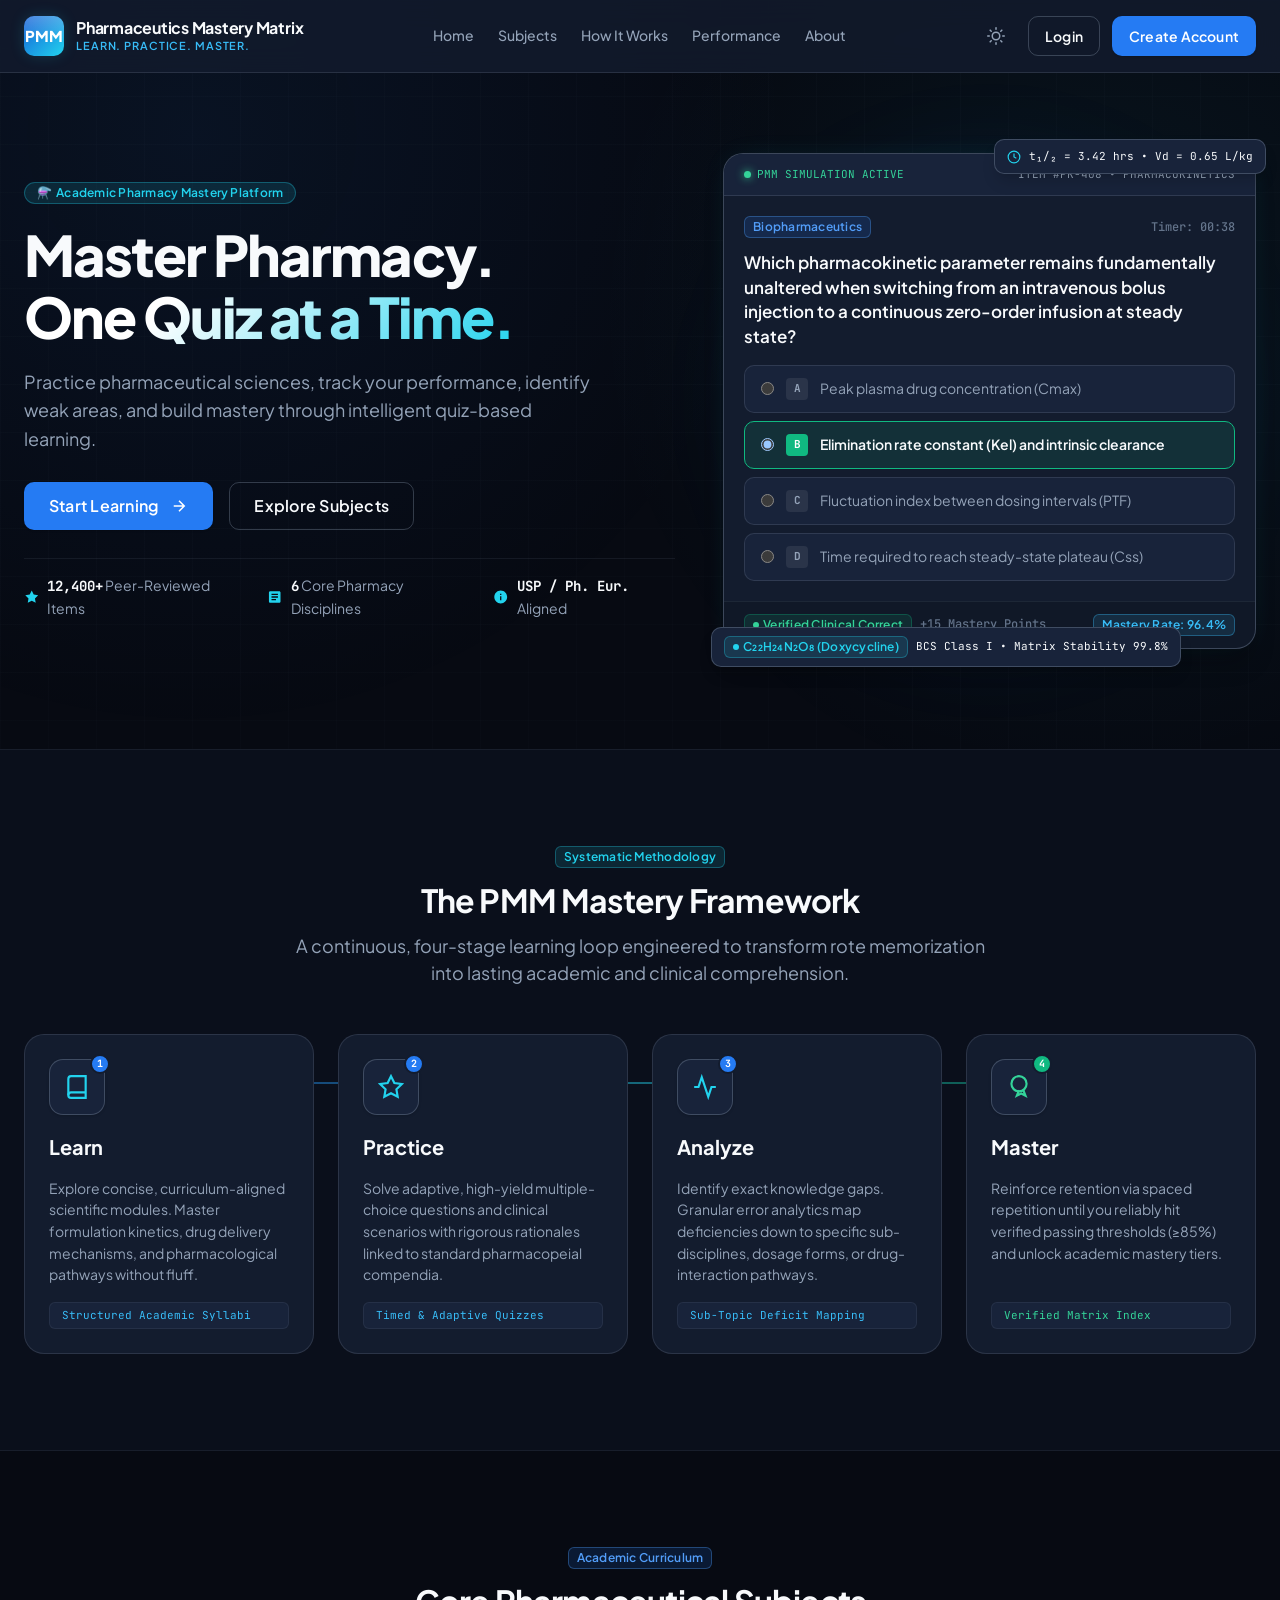
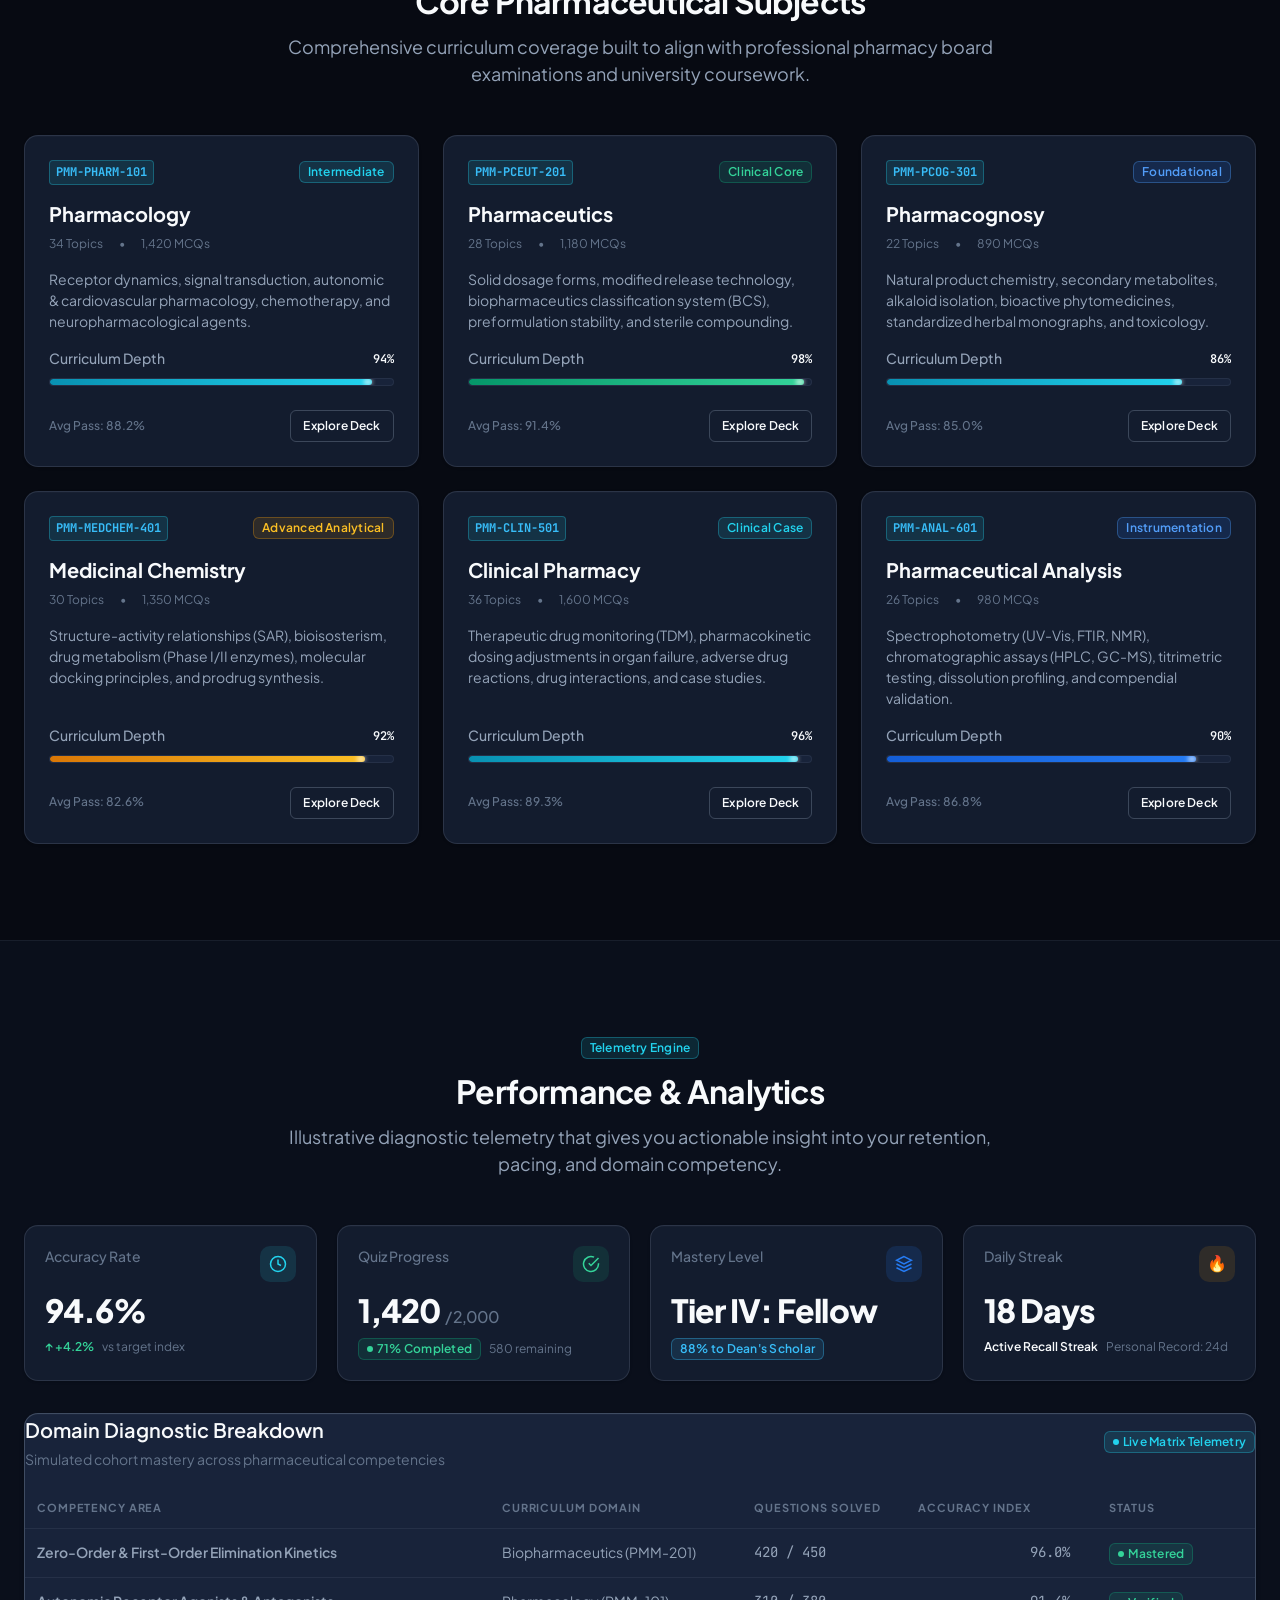
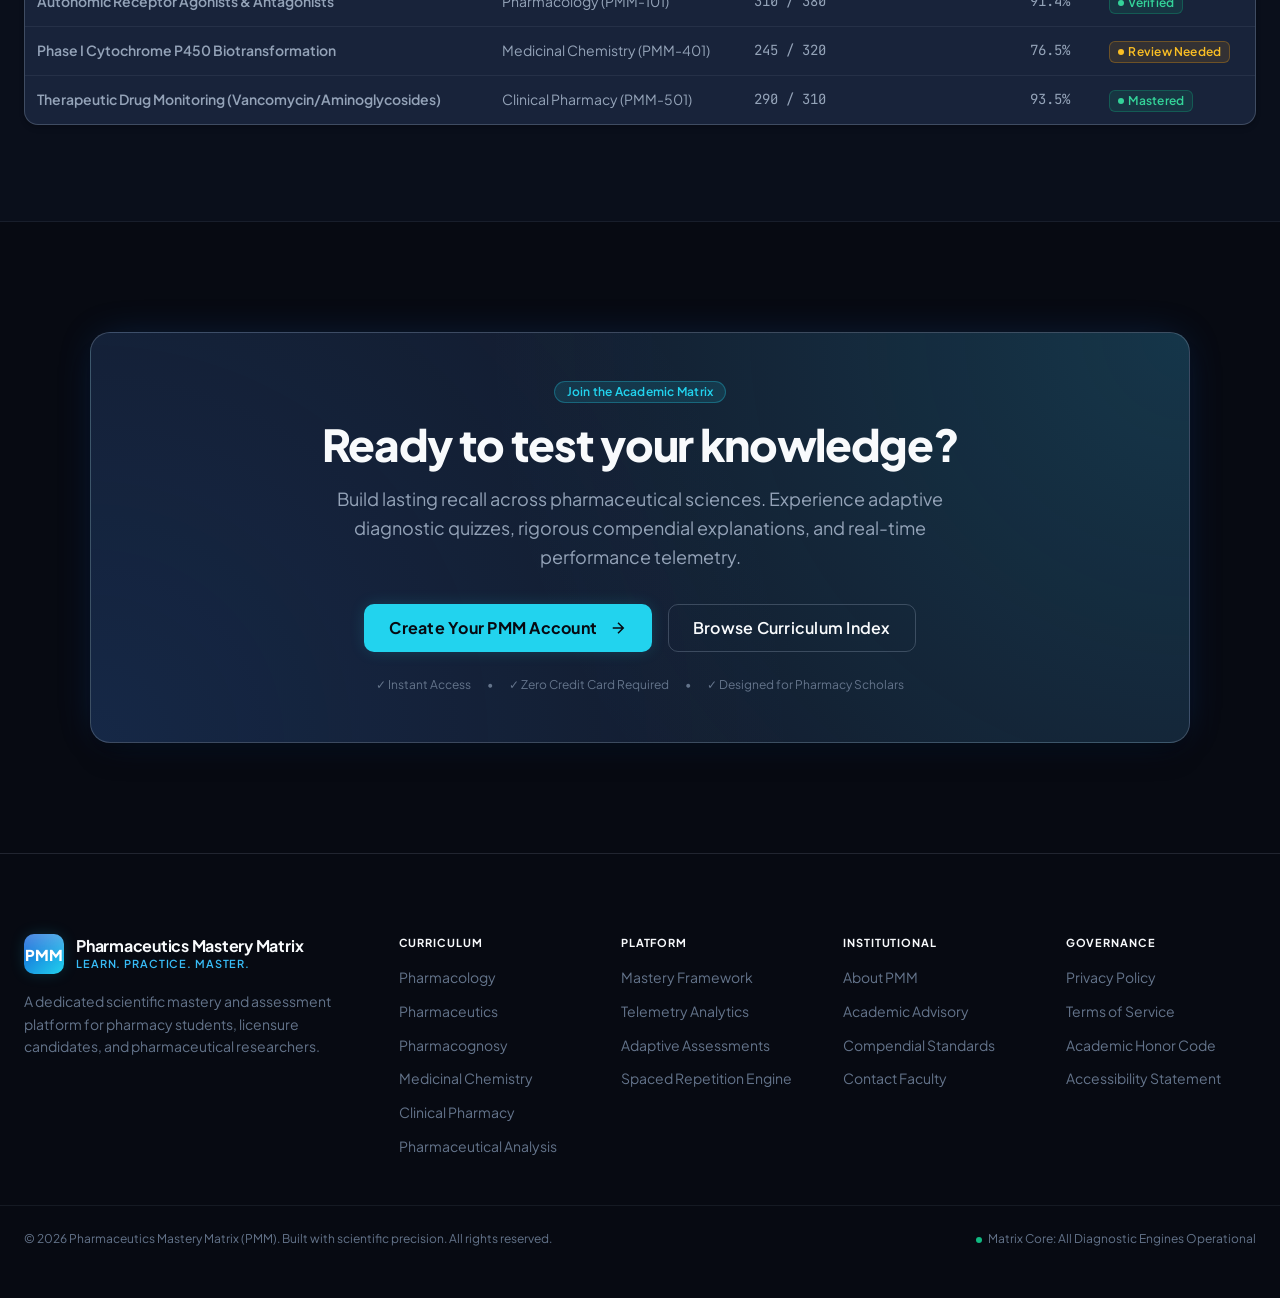
==== commit a2a84579: "refactor: modularize CSS architecture and introduce Streamlit application backend" ====
--- a/index.html
+++ b/index.html
@@ -1,14 +1,14 @@
 <!DOCTYPE html>
 <html lang="en" data-theme="dark">
 <head>
-  <meta charset="UTF-8" />
-  <meta name="viewport" content="width=device-width, initial-scale=1.0" />
-  <meta name="description" content="Pharmaceutics Mastery Matrix (PMM) - An advanced pharmaceutical science education and quiz mastery platform. Learn. Practice. Master." />
+  <meta charset="UTF-8">
+  <meta name="viewport" content="width=device-width, initial-scale=1.0">
+  <meta name="description" content="Pharmaceutics Mastery Matrix (PMM) - An advanced pharmaceutical science education and quiz mastery platform. Learn. Practice. Master.">
   <title>Pharmaceutics Mastery Matrix (PMM) — Learn. Practice. Master.</title>
-  
+
   <!-- Design System Stylesheets -->
-  <link rel="stylesheet" href="./css/pmm-system.css" />
-  <link rel="stylesheet" href="./css/pmm-landing.css" />
+  <link rel="stylesheet" href="./css/pmm-system.css">
+  <link rel="stylesheet" href="./css/pmm-landing.css">
 </head>
 <body class="pmm-landing-body">
 
@@ -76,25 +76,25 @@
 
   <!-- Mobile Menu Drawer & Backdrop -->
   <div class="pmm-sidebar-backdrop" id="pmm-mobile-backdrop"></div>
-  <aside class="pmm-shell__sidebar pmm-sidebar" id="pmm-mobile-drawer" style="display:none;" aria-label="Mobile Navigation Drawer">
+  <aside class="pmm-shell__sidebar pmm-sidebar" id="pmm-mobile-drawer" aria-label="Mobile Navigation Drawer">
     <div class="pmm-sidebar__header">
       <div class="pmm-sidebar__logo-mark">PMM</div>
       <div class="pmm-sidebar__brand-text">
         <span class="pmm-sidebar__brand-name">Pharmaceutics Matrix</span>
         <span class="pmm-sidebar__brand-tag">Navigation</span>
       </div>
-      <button type="button" class="pmm-btn pmm-btn--icon pmm-btn--ghost" id="pmm-mobile-close-btn" style="margin-left: auto;" aria-label="Close menu">✕</button>
+      <button type="button" class="pmm-btn pmm-btn--icon pmm-btn--ghost pmm-mobile-close-btn" id="pmm-mobile-close-btn" aria-label="Close menu">✕</button>
     </div>
-    <nav class="pmm-nav">
+    <nav class="pmm-nav" aria-label="Mobile Navigation">
       <a href="#hero" class="pmm-nav__link pmm-nav__link--active"><span class="pmm-nav__label">Home</span></a>
       <a href="#subjects" class="pmm-nav__link"><span class="pmm-nav__label">Subjects</span></a>
       <a href="#how-it-works" class="pmm-nav__link"><span class="pmm-nav__label">How It Works</span></a>
       <a href="#performance" class="pmm-nav__link"><span class="pmm-nav__label">Performance</span></a>
       <a href="#about" class="pmm-nav__link"><span class="pmm-nav__label">About</span></a>
     </nav>
-    <div class="pmm-sidebar__footer" style="display: flex; flex-direction: column; gap: var(--pmm-space-3);">
-      <a href="login.html" class="pmm-btn pmm-btn--outline" style="width: 100%;">Login</a>
-      <a href="register.html" class="pmm-btn pmm-btn--primary" style="width: 100%;">Create Account</a>
+    <div class="pmm-sidebar__footer pmm-mobile-drawer__footer">
+      <a href="login.html" class="pmm-btn pmm-btn--outline pmm-btn--full">Login</a>
+      <a href="register.html" class="pmm-btn pmm-btn--primary pmm-btn--full">Create Account</a>
     </div>
   </aside>
 
@@ -113,7 +113,7 @@
           </div>
 
           <h1 class="pmm-hero-title">
-            Master Pharmacy.<br />
+            Master Pharmacy.<br>
             <span class="pmm-hero-title-accent">One Quiz at a Time.</span>
           </h1>
 
@@ -149,7 +149,7 @@
         </div>
 
         <!-- Right Column: Sophisticated Scientific Visual Element (HUD + Molecular Matrix) -->
-        <div class="pmm-hero-visual-wrap" aria-label="Interactive Clinical Quiz Interface Simulation">
+        <div class="pmm-hero-visual-wrap">
           <div class="pmm-hero-visual-glow" aria-hidden="true"></div>
 
           <!-- Top-right Floating Scientific Telemetry Chip -->
@@ -168,7 +168,7 @@
 
             <!-- Question Box -->
             <div class="pmm-quiz-question-box">
-              <div style="display: flex; align-items: center; justify-content: space-between; margin-bottom: var(--pmm-space-3);">
+              <div class="pmm-quiz-question-header">
                 <span class="pmm-badge pmm-badge--primary">Biopharmaceutics</span>
                 <span class="pmm-micro pmm-mono">Timer: 00:38</span>
               </div>
@@ -178,32 +178,36 @@
               </p>
 
               <!-- Interactive Options -->
-              <div class="pmm-quiz-options-list" role="radiogroup" aria-label="Pharmacokinetics question options">
-                <div class="pmm-quiz-option-item" role="radio" aria-checked="false" tabindex="0">
+              <div class="pmm-quiz-options-list">
+                <label class="pmm-quiz-option-item" data-correct="false">
+                  <input type="radio" name="hero_quiz_option" class="pmm-sr-only" value="A">
                   <span class="pmm-option-key">A</span>
                   <span>Peak plasma drug concentration (Cmax)</span>
-                </div>
-
-                <div class="pmm-quiz-option-item pmm-quiz-option-item--selected" role="radio" aria-checked="true" tabindex="0" data-correct="true">
+                </label>
+
+                <label class="pmm-quiz-option-item pmm-quiz-option-item--selected" data-correct="true">
+                  <input type="radio" name="hero_quiz_option" class="pmm-sr-only" value="B" checked>
                   <span class="pmm-option-key">B</span>
                   <span>Elimination rate constant (Kel) and intrinsic clearance</span>
-                </div>
-
-                <div class="pmm-quiz-option-item" role="radio" aria-checked="false" tabindex="0">
+                </label>
+
+                <label class="pmm-quiz-option-item" data-correct="false">
+                  <input type="radio" name="hero_quiz_option" class="pmm-sr-only" value="C">
                   <span class="pmm-option-key">C</span>
                   <span>Fluctuation index between dosing intervals (PTF)</span>
-                </div>
-
-                <div class="pmm-quiz-option-item" role="radio" aria-checked="false" tabindex="0">
+                </label>
+
+                <label class="pmm-quiz-option-item" data-correct="false">
+                  <input type="radio" name="hero_quiz_option" class="pmm-sr-only" value="D">
                   <span class="pmm-option-key">D</span>
                   <span>Time required to reach steady-state plateau (Css)</span>
-                </div>
+                </label>
               </div>
             </div>
 
             <!-- HUD Card Footer -->
             <div class="pmm-hero-quiz-footer">
-              <div id="pmm-quiz-feedback" style="display: flex; align-items: center; gap: var(--pmm-space-2);">
+              <div id="pmm-quiz-feedback" class="pmm-quiz-feedback-wrap">
                 <span class="pmm-badge pmm-badge--success pmm-badge--dot">Verified Clinical Correct</span>
                 <span class="pmm-micro pmm-mono">+15 Mastery Points</span>
               </div>
@@ -262,7 +266,7 @@
             Solve adaptive, high-yield multiple-choice questions and clinical scenarios with rigorous rationales linked to standard pharmacopeial compendia.
           </p>
           <div class="pmm-step-pill">
-            <span>Timed & Adaptive Quizzes</span>
+            <span>Timed &amp; Adaptive Quizzes</span>
           </div>
         </div>
 
@@ -283,7 +287,7 @@
 
         <!-- Step 4: Master -->
         <div class="pmm-step-card">
-          <div class="pmm-step-icon-wrap" style="color: var(--pmm-color-success-400);">
+          <div class="pmm-step-icon-wrap pmm-step-icon-wrap--success">
             <span class="pmm-step-num-badge">4</span>
             <svg width="26" height="26" fill="none" stroke="currentColor" stroke-width="2" viewBox="0 0 24 24" aria-hidden="true"><path d="M12 15l-2 5 4-2 4 2-2-5"/><circle cx="12" cy="9" r="7"/></svg>
           </div>
@@ -291,7 +295,7 @@
           <p class="pmm-step-desc">
             Reinforce retention via spaced repetition until you reliably hit verified passing thresholds (≥85%) and unlock academic mastery tiers.
           </p>
-          <div class="pmm-step-pill" style="color: var(--pmm-color-success-400);">
+          <div class="pmm-step-pill pmm-step-pill--success">
             <span>Verified Matrix Index</span>
           </div>
         </div>
@@ -321,14 +325,14 @@
           </div>
           <div>
             <h3 class="pmm-subject-card__title">Pharmacology</h3>
-            <div class="pmm-subject-card__stats" style="margin-top: var(--pmm-space-2);">
+            <div class="pmm-subject-card__stats">
               <span>34 Topics</span>
               <span>•</span>
               <span>1,420 MCQs</span>
             </div>
           </div>
           <p class="pmm-subject-card-desc">
-            Receptor dynamics, signal transduction, autonomic & cardiovascular pharmacology, chemotherapy, and neuropharmacological agents.
+            Receptor dynamics, signal transduction, autonomic &amp; cardiovascular pharmacology, chemotherapy, and neuropharmacological agents.
           </p>
           <div class="pmm-progress pmm-progress--accent">
             <div class="pmm-progress__header">
@@ -336,7 +340,7 @@
               <span class="pmm-progress__value">94%</span>
             </div>
             <div class="pmm-progress__track">
-              <div class="pmm-progress__bar" style="width: 94%;"></div>
+              <div class="pmm-progress__bar pmm-w-94"></div>
             </div>
           </div>
           <div class="pmm-subject-card__footer">
@@ -353,7 +357,7 @@
           </div>
           <div>
             <h3 class="pmm-subject-card__title">Pharmaceutics</h3>
-            <div class="pmm-subject-card__stats" style="margin-top: var(--pmm-space-2);">
+            <div class="pmm-subject-card__stats">
               <span>28 Topics</span>
               <span>•</span>
               <span>1,180 MCQs</span>
@@ -368,7 +372,7 @@
               <span class="pmm-progress__value">98%</span>
             </div>
             <div class="pmm-progress__track">
-              <div class="pmm-progress__bar" style="width: 98%;"></div>
+              <div class="pmm-progress__bar pmm-w-98"></div>
             </div>
           </div>
           <div class="pmm-subject-card__footer">
@@ -385,7 +389,7 @@
           </div>
           <div>
             <h3 class="pmm-subject-card__title">Pharmacognosy</h3>
-            <div class="pmm-subject-card__stats" style="margin-top: var(--pmm-space-2);">
+            <div class="pmm-subject-card__stats">
               <span>22 Topics</span>
               <span>•</span>
               <span>890 MCQs</span>
@@ -400,7 +404,7 @@
               <span class="pmm-progress__value">86%</span>
             </div>
             <div class="pmm-progress__track">
-              <div class="pmm-progress__bar" style="width: 86%;"></div>
+              <div class="pmm-progress__bar pmm-w-86"></div>
             </div>
           </div>
           <div class="pmm-subject-card__footer">
@@ -417,7 +421,7 @@
           </div>
           <div>
             <h3 class="pmm-subject-card__title">Medicinal Chemistry</h3>
-            <div class="pmm-subject-card__stats" style="margin-top: var(--pmm-space-2);">
+            <div class="pmm-subject-card__stats">
               <span>30 Topics</span>
               <span>•</span>
               <span>1,350 MCQs</span>
@@ -432,7 +436,7 @@
               <span class="pmm-progress__value">92%</span>
             </div>
             <div class="pmm-progress__track">
-              <div class="pmm-progress__bar" style="width: 92%;"></div>
+              <div class="pmm-progress__bar pmm-w-92"></div>
             </div>
           </div>
           <div class="pmm-subject-card__footer">
@@ -449,7 +453,7 @@
           </div>
           <div>
             <h3 class="pmm-subject-card__title">Clinical Pharmacy</h3>
-            <div class="pmm-subject-card__stats" style="margin-top: var(--pmm-space-2);">
+            <div class="pmm-subject-card__stats">
               <span>36 Topics</span>
               <span>•</span>
               <span>1,600 MCQs</span>
@@ -464,7 +468,7 @@
               <span class="pmm-progress__value">96%</span>
             </div>
             <div class="pmm-progress__track">
-              <div class="pmm-progress__bar" style="width: 96%;"></div>
+              <div class="pmm-progress__bar pmm-w-96"></div>
             </div>
           </div>
           <div class="pmm-subject-card__footer">
@@ -481,7 +485,7 @@
           </div>
           <div>
             <h3 class="pmm-subject-card__title">Pharmaceutical Analysis</h3>
-            <div class="pmm-subject-card__stats" style="margin-top: var(--pmm-space-2);">
+            <div class="pmm-subject-card__stats">
               <span>26 Topics</span>
               <span>•</span>
               <span>980 MCQs</span>
@@ -496,7 +500,7 @@
               <span class="pmm-progress__value">90%</span>
             </div>
             <div class="pmm-progress__track">
-              <div class="pmm-progress__bar" style="width: 90%;"></div>
+              <div class="pmm-progress__bar pmm-w-90"></div>
             </div>
           </div>
           <div class="pmm-subject-card__footer">
@@ -515,7 +519,7 @@
         <div class="pmm-section-tag">
           <span class="pmm-badge pmm-badge--accent">Telemetry Engine</span>
         </div>
-        <h2 class="pmm-h1">Performance & Analytics</h2>
+        <h2 class="pmm-h1">Performance &amp; Analytics</h2>
         <p class="pmm-body-lead">
           Illustrative diagnostic telemetry that gives you actionable insight into your retention, pacing, and domain competency.
         </p>
@@ -546,7 +550,7 @@
               <svg width="18" height="18" fill="none" stroke="currentColor" stroke-width="2" viewBox="0 0 24 24" aria-hidden="true"><path d="M22 11.08V12a10 10 0 1 1-5.93-9.14"/><polyline points="22 4 12 14.01 9 11.01"/></svg>
             </div>
           </div>
-          <div class="pmm-stat-card__value">1,420 <span style="font-size: 1rem; color: var(--pmm-text-muted); font-weight: 500;">/ 2,000</span></div>
+          <div class="pmm-stat-card__value">1,420 <span class="pmm-stat-card__denominator">/ 2,000</span></div>
           <div class="pmm-stat-card__footer">
             <span class="pmm-badge pmm-badge--success pmm-badge--dot">71% Completed</span>
             <span class="pmm-stat-card__context">580 remaining</span>
@@ -561,7 +565,7 @@
               <svg width="18" height="18" fill="none" stroke="currentColor" stroke-width="2" viewBox="0 0 24 24" aria-hidden="true"><path d="M12 2L2 7l10 5 10-5-10-5zM2 17l10 5 10-5M2 12l10 5 10-5"/></svg>
             </div>
           </div>
-          <div class="pmm-stat-card__value" style="font-size: 1.5rem; line-height: 1.2;">Tier IV: Fellow</div>
+          <div class="pmm-stat-card__value pmm-stat-card__value--compact">Tier IV: Fellow</div>
           <div class="pmm-stat-card__footer">
             <span class="pmm-badge pmm-badge--platinum">88% to Dean's Scholar</span>
           </div>
@@ -572,12 +576,12 @@
           <div class="pmm-stat-card__header">
             <span class="pmm-stat-card__label">Daily Streak</span>
             <div class="pmm-stat-card__icon pmm-stat-card__icon--warning">
-              <span style="font-size: 16px;">🔥</span>
+              <span class="pmm-streak-emoji">🔥</span>
             </div>
           </div>
           <div class="pmm-stat-card__value">18 Days</div>
           <div class="pmm-stat-card__footer">
-            <span class="pmm-stat-card__trend" style="color: var(--pmm-color-warning-400);">Active Recall Streak</span>
+            <span class="pmm-stat-card__trend pmm-stat-card__trend--warning">Active Recall Streak</span>
             <span class="pmm-stat-card__context">Personal Record: 24d</span>
           </div>
         </div>
@@ -585,8 +589,8 @@
 
       <!-- Domain Breakdown Telemetry Table -->
       <div class="pmm-telemetry-showcase">
-        <div class="pmm-card pmm-card--elevated" style="padding: var(--pmm-space-6);">
-          <div style="display: flex; align-items: center; justify-content: space-between; margin-bottom: var(--pmm-space-4);">
+        <div class="pmm-card pmm-card--elevated pmm-card--padded">
+          <div class="pmm-domain-header">
             <div>
               <h3 class="pmm-card__title">Domain Diagnostic Breakdown</h3>
               <p class="pmm-card__subtitle">Simulated cohort mastery across pharmaceutical competencies</p>
@@ -594,7 +598,7 @@
             <span class="pmm-badge pmm-badge--accent pmm-badge--dot">Live Matrix Telemetry</span>
           </div>
 
-          <div style="overflow-x: auto;">
+          <div class="pmm-table-wrap">
             <table class="pmm-domain-matrix-table" aria-label="Pharmaceutical competency breakdown">
               <thead>
                 <tr>
@@ -607,13 +611,13 @@
               </thead>
               <tbody>
                 <tr>
-                  <td style="font-weight: 600; color: var(--pmm-text-primary);">Zero-Order & First-Order Elimination Kinetics</td>
+                  <td class="pmm-domain-title">Zero-Order &amp; First-Order Elimination Kinetics</td>
                   <td>Biopharmaceutics (PMM-201)</td>
                   <td class="pmm-mono">420 / 450</td>
                   <td>
-                    <div style="display: flex; align-items: center; gap: var(--pmm-space-3);">
-                      <div class="pmm-progress" style="width: 100px;">
-                        <div class="pmm-progress__track"><div class="pmm-progress__bar" style="width: 96%;"></div></div>
+                    <div class="pmm-table-progress-cell">
+                      <div class="pmm-progress pmm-table-progress-bar">
+                        <div class="pmm-progress__bar pmm-w-96"></div>
                       </div>
                       <span class="pmm-mono">96.0%</span>
                     </div>
@@ -621,13 +625,13 @@
                   <td><span class="pmm-badge pmm-badge--success pmm-badge--dot">Mastered</span></td>
                 </tr>
                 <tr>
-                  <td style="font-weight: 600; color: var(--pmm-text-primary);">Autonomic Receptor Agonists & Antagonists</td>
+                  <td class="pmm-domain-title">Autonomic Receptor Agonists &amp; Antagonists</td>
                   <td>Pharmacology (PMM-101)</td>
                   <td class="pmm-mono">310 / 380</td>
                   <td>
-                    <div style="display: flex; align-items: center; gap: var(--pmm-space-3);">
-                      <div class="pmm-progress" style="width: 100px;">
-                        <div class="pmm-progress__track"><div class="pmm-progress__bar" style="width: 91%;"></div></div>
+                    <div class="pmm-table-progress-cell">
+                      <div class="pmm-progress pmm-table-progress-bar">
+                        <div class="pmm-progress__bar pmm-w-91"></div>
                       </div>
                       <span class="pmm-mono">91.4%</span>
                     </div>
@@ -635,13 +639,13 @@
                   <td><span class="pmm-badge pmm-badge--success pmm-badge--dot">Verified</span></td>
                 </tr>
                 <tr>
-                  <td style="font-weight: 600; color: var(--pmm-text-primary);">Phase I Cytochrome P450 Biotransformation</td>
+                  <td class="pmm-domain-title">Phase I Cytochrome P450 Biotransformation</td>
                   <td>Medicinal Chemistry (PMM-401)</td>
                   <td class="pmm-mono">245 / 320</td>
                   <td>
-                    <div style="display: flex; align-items: center; gap: var(--pmm-space-3);">
-                      <div class="pmm-progress pmm-progress--warning" style="width: 100px;">
-                        <div class="pmm-progress__track"><div class="pmm-progress__bar" style="width: 76%;"></div></div>
+                    <div class="pmm-table-progress-cell">
+                      <div class="pmm-progress pmm-progress--warning pmm-table-progress-bar">
+                        <div class="pmm-progress__bar pmm-w-76"></div>
                       </div>
                       <span class="pmm-mono">76.5%</span>
                     </div>
@@ -649,13 +653,13 @@
                   <td><span class="pmm-badge pmm-badge--warning pmm-badge--dot">Review Needed</span></td>
                 </tr>
                 <tr>
-                  <td style="font-weight: 600; color: var(--pmm-text-primary);">Therapeutic Drug Monitoring (Vancomycin/Aminoglycosides)</td>
+                  <td class="pmm-domain-title">Therapeutic Drug Monitoring (Vancomycin/Aminoglycosides)</td>
                   <td>Clinical Pharmacy (PMM-501)</td>
                   <td class="pmm-mono">290 / 310</td>
                   <td>
-                    <div style="display: flex; align-items: center; gap: var(--pmm-space-3);">
-                      <div class="pmm-progress" style="width: 100px;">
-                        <div class="pmm-progress__track"><div class="pmm-progress__bar" style="width: 93%;"></div></div>
+                    <div class="pmm-table-progress-cell">
+                      <div class="pmm-progress pmm-table-progress-bar">
+                        <div class="pmm-progress__bar pmm-w-93"></div>
                       </div>
                       <span class="pmm-mono">93.5%</span>
                     </div>
--- a/css/pmm-system.css
+++ b/css/pmm-system.css
@@ -1,7 +1,7 @@
 /**
  * Pharmaceutics Mastery Matrix (PMM)
  * Master Design System Stylesheet Bundle
- * 
+ *
  * Architecture:
  * 1. Tokens      - CSS variables, palettes, elevations, spacing, transitions
  * 2. Reset       - Modern resets, box-sizing, smooth scrolling, scrollbars
--- a/css/pmm-landing.css
+++ b/css/pmm-landing.css
@@ -22,7 +22,7 @@
   content: "";
   position: fixed;
   inset: 0;
-  background-image: 
+  background-image:
     radial-gradient(circle at 15% 15%, rgba(37, 123, 243, 0.08) 0%, transparent 45%),
     radial-gradient(circle at 85% 35%, rgba(34, 211, 238, 0.06) 0%, transparent 40%),
     linear-gradient(to right, rgba(148, 163, 184, 0.02) 1px, transparent 1px),
@@ -199,12 +199,14 @@
 .pmm-hero-title-accent {
   background: linear-gradient(135deg, #ffffff 30%, var(--pmm-accent) 100%);
   -webkit-background-clip: text;
+  background-clip: text;
   -webkit-text-fill-color: transparent;
 }
 
 [data-theme="light"] .pmm-hero-title-accent {
   background: linear-gradient(135deg, var(--pmm-primary) 20%, var(--pmm-accent) 100%);
   -webkit-background-clip: text;
+  background-clip: text;
   -webkit-text-fill-color: transparent;
 }
 
@@ -451,9 +453,9 @@
   left: calc(12.5% + 24px);
   right: calc(12.5% + 24px);
   height: 2px;
-  background: linear-gradient(90deg, 
-    var(--pmm-color-primary-500) 0%, 
-    var(--pmm-accent) 50%, 
+  background: linear-gradient(90deg,
+    var(--pmm-color-primary-500) 0%,
+    var(--pmm-accent) 50%,
     var(--pmm-color-success-500) 100%
   );
   z-index: 0;
@@ -920,3 +922,99 @@
     text-align: center;
   }
 }
+
+/* Landing Layout & Element Helpers */
+#pmm-mobile-drawer {
+  display: none;
+  position: fixed;
+  top: 0;
+  left: 0;
+  bottom: 0;
+  width: 280px;
+  z-index: 1050;
+  background-color: var(--pmm-bg-surface);
+  box-shadow: var(--pmm-shadow-xl);
+}
+
+#pmm-mobile-drawer.is-open {
+  display: flex;
+}
+
+.pmm-mobile-close-btn {
+  margin-left: auto;
+}
+
+.pmm-mobile-drawer__footer {
+  display: flex;
+  flex-direction: column;
+  gap: var(--pmm-space-3);
+}
+
+.pmm-quiz-question-header {
+  display: flex;
+  align-items: center;
+  justify-content: space-between;
+  margin-bottom: var(--pmm-space-3);
+}
+
+.pmm-quiz-feedback-wrap {
+  display: flex;
+  align-items: center;
+  gap: var(--pmm-space-2);
+}
+
+.pmm-step-icon-wrap--success {
+  color: var(--pmm-color-success-400);
+}
+
+.pmm-step-pill--success {
+  color: var(--pmm-color-success-400);
+}
+
+.pmm-subject-card__stats {
+  margin-top: var(--pmm-space-2);
+}
+
+.pmm-stat-card__denominator {
+  font-size: 1rem;
+  color: var(--pmm-text-muted);
+  font-weight: 500;
+}
+
+.pmm-domain-header {
+  display: flex;
+  align-items: center;
+  justify-content: space-between;
+  margin-bottom: var(--pmm-space-4);
+}
+
+.pmm-table-wrap {
+  overflow-x: auto;
+}
+
+.pmm-domain-title {
+  font-weight: 600;
+  color: var(--pmm-text-primary);
+}
+
+.pmm-table-progress-cell {
+  display: flex;
+  align-items: center;
+  gap: var(--pmm-space-3);
+}
+
+.pmm-table-progress-bar {
+  width: 100px;
+}
+
+/* Progress Bar Width Utility Classes */
+.pmm-w-76 { width: 76%; }
+.pmm-w-86 { width: 86%; }
+.pmm-w-90 { width: 90%; }
+.pmm-w-91 { width: 91%; }
+.pmm-w-92 { width: 92%; }
+.pmm-w-93 { width: 93%; }
+.pmm-w-94 { width: 94%; }
+.pmm-w-96 { width: 96%; }
+.pmm-w-98 { width: 98%; }
+
